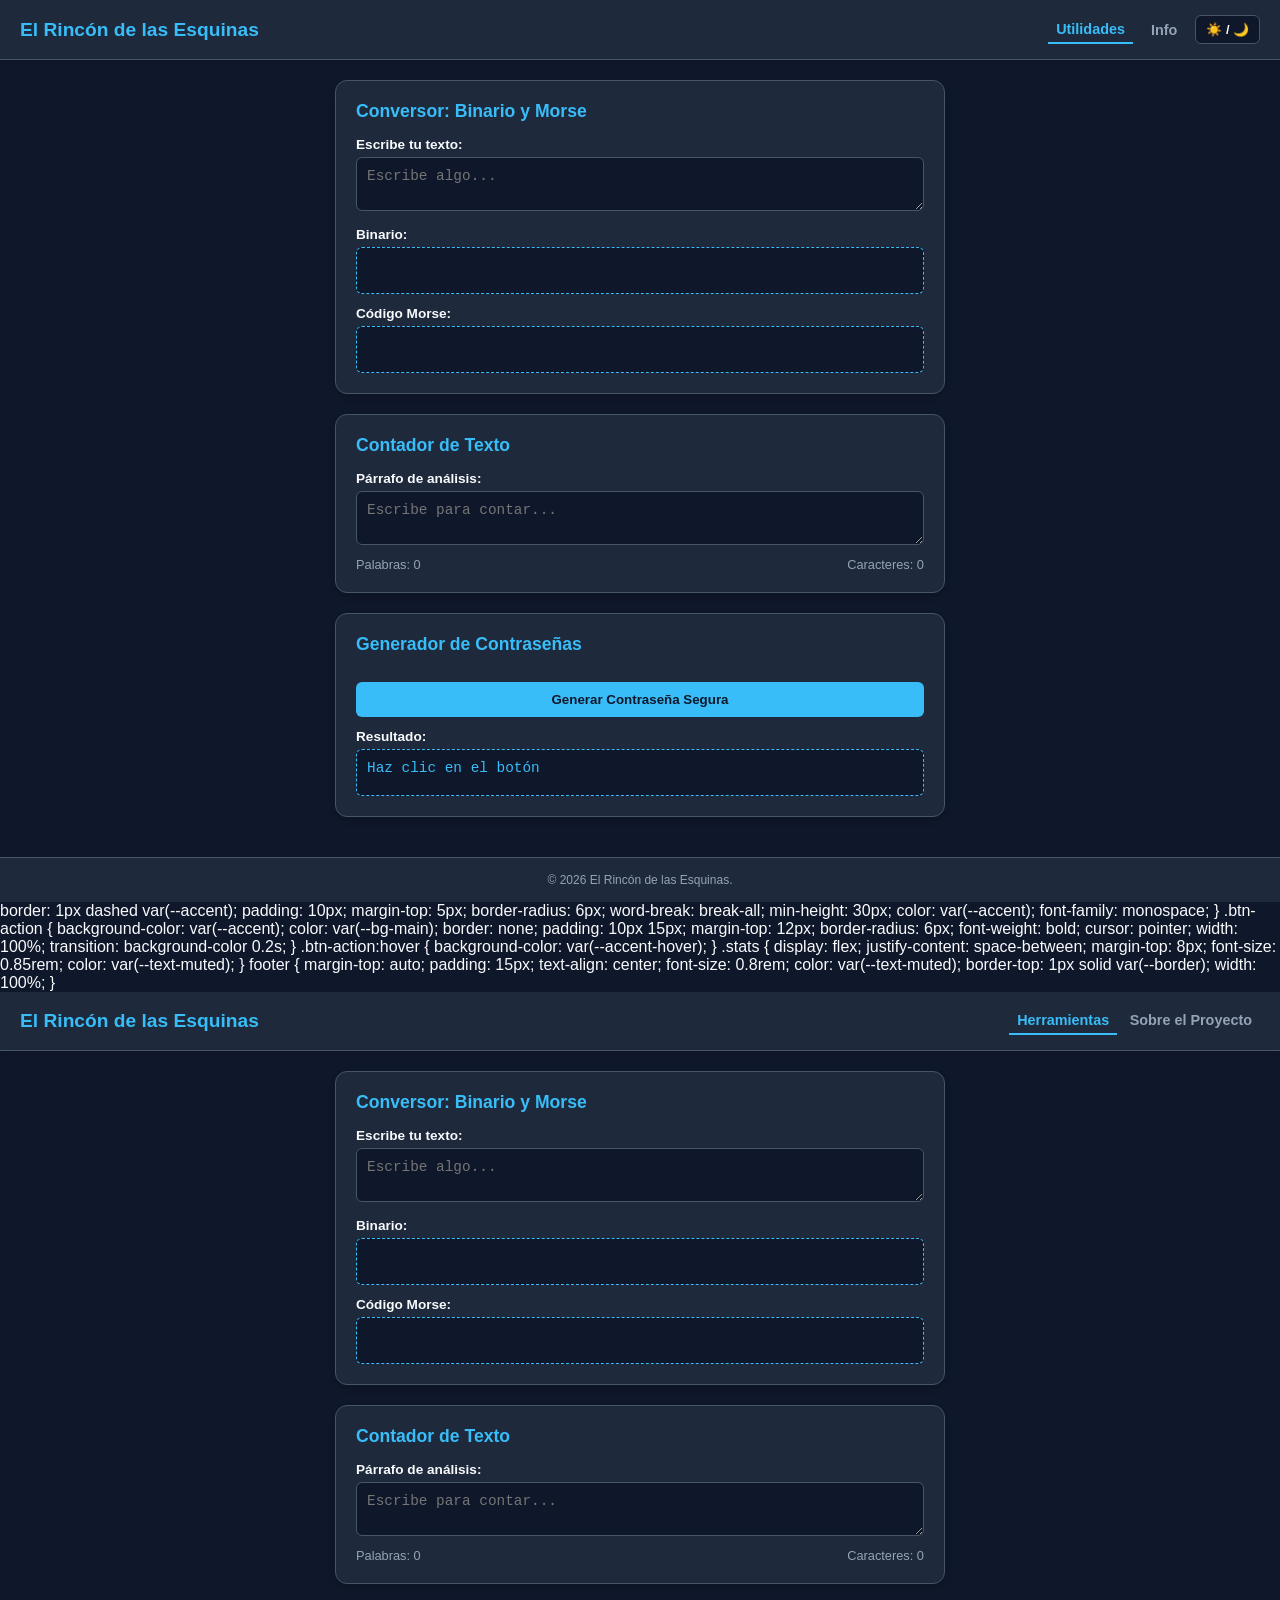
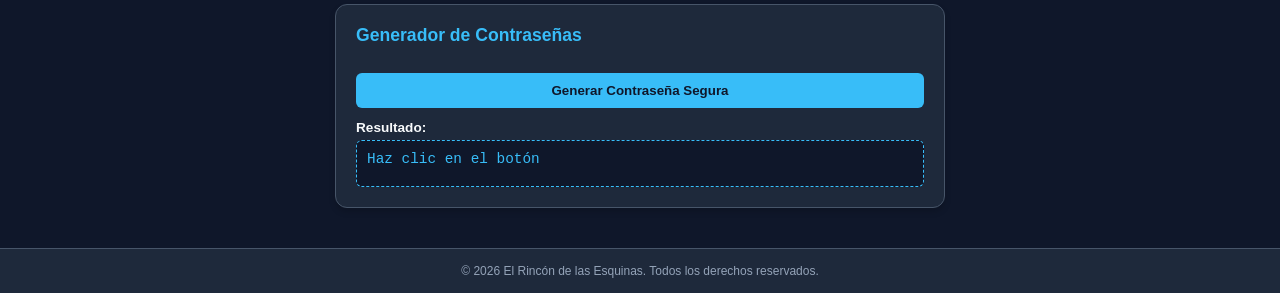
==== index.html @ 43e79873 "Implement dark and light theme support Added support for dark and light themes with CSS variables. U" ====
<!DOCTYPE html>
<html lang="es" data-theme="dark">
<head>
    <meta charset="UTF-8">
    <meta name="viewport" content="width=device-width, initial-scale=1.0">
    <title>El Rincón de las Esquinas - Sitio Oficial</title>
    <style>
        /* Definición de Temas (Oscuro y Claro) */
        :root[data-theme="dark"] {
            --bg-main: #0f172a;
            --bg-card: #1e293b;
            --accent: #38bdf8;
            --accent-hover: #0ea5e9;
            --text-main: #f8fafc;
            --text-muted: #94a3b8;
            --border: #475569;
        }
        :root[data-theme="light"] {
            --bg-main: #f1f5f9;
            --bg-card: #ffffff;
            --accent: #0284c7;
            --accent-hover: #0369a1;
            --text-main: #0f172a;
            --text-muted: #64748b;
            --border: #cbd5e1;
        }

        body {
            background-color: var(--bg-main);
            color: var(--text-main);
            font-family: 'Segoe UI', Tahoma, Geneva, Verdana, sans-serif;
            margin: 0;
            padding: 0;
            display: flex;
            flex-direction: column;
            align-items: center;
            min-height: 100vh;
            transition: background-color 0.3s, color 0.3s;
        }
        header {
            width: 100%;
            background-color: var(--bg-card);
            padding: 15px 20px;
            display: flex;
            justify-content: space-between;
            align-items: center;
            border-bottom: 1px solid var(--border);
            box-shadow: 0 2px 4px rgba(0,0,0,0.1);
            box-sizing: border-box;
            transition: background-color 0.3s;
        }
        header h1 {
            margin: 0;
            font-size: 1.2rem;
            color: var(--accent);
        }
        .header-right {
            display: flex;
            gap: 10px;
            align-items: center;
        }
        nav button, .theme-btn {
            background: transparent;
            border: none;
            color: var(--text-muted);
            font-weight: bold;
            cursor: pointer;
            padding: 5px 8px;
            font-size: 0.9rem;
            transition: color 0.2s;
        }
        nav button.active, nav button:hover, .theme-btn:hover {
            color: var(--accent);
        }
        nav button.active {
            border-bottom: 2px solid var(--accent);
        }
        .theme-btn {
            background-color: var(--bg-main);
            border: 1px solid var(--border);
            border-radius: 6px;
            padding: 6px 10px;
            color: var(--text-main);
            font-size: 0.8rem;
        }
        .main-container {
            width: 100%;
            max-width: 650px;
            padding: 20px;
            box-sizing: border-box;
        }
        .section-view {
            display: none;
        }
        .section-view.active {
            display: block;
        }
        .card {
            background: var(--bg-card);
            padding: 20px;
            border-radius: 12px;
            box-shadow: 0 4px 6px rgba(0,0,0,0.15);
            margin-bottom: 20px;
            border: 1px solid var(--border);
            transition: background-color 0.3s, border-color 0.3s;
        }
        .card h2 {
            font-size: 1.1rem;
            color: var(--accent);
            margin-top: 0;
            margin-bottom: 15px;
        }
        label {
            display: block;
            margin-top: 12px;
            font-weight: bold;
            font-size: 0.85rem;
        }
        textarea, input[type="text"] {
            width: 100%;
            padding: 10px;
            margin-top: 5px;
            background: var(--bg-main);
            border: 1px solid var(--border);
            color: var(--text-main);
            border-radius: 6px;
            box-sizing: border-box;
            font-size: 0.9rem;
            transition: background-color 0.3s, color 0.3s;
        }
        .output {
            background: var(--bg-main);
            border: 1px dashed var(--accent);
            padding: 10px;
            margin-top: 5px;
            border-radius: 6px;
            word-break: break-all;
            min-height: 25px;
            color: var(--accent);
            font-family: monospace;
            font-size: 0.9rem;
        }
        .btn-action {
            background-color: var(--accent);
            color: var(--bg-main);
            border: none;
            padding: 10px 15px;
            margin-top: 12px;
            border-radius: 6px;
            font-weight: bold;
            cursor: pointer;
            width: 100%;
            transition: background-color 0.2s;
        }
        .btn-action:hover {
            background-color: var(--accent-hover);
        }
        .stats {
            display: flex;
            justify-content: space-between;
            margin-top: 8px;
            font-size: 0.8rem;
            color: var(--text-muted);
        }
        footer {
            margin-top: auto;
            padding: 15px;
            text-align: center;
            font-size: 0.75rem;
            color: var(--text-muted);
            border-top: 1px solid var(--border);
            width: 100%;
            background-color: var(--bg-card);
        }
    </style>
</head>
<body>

    <header>
        <h1>El Rincón de las Esquinas</h1>
        <div class="header-right">
            <nav style="display: flex; gap: 10px;">
                <button id="nav-tools" class="active" onclick="switchTab('tools')">Utilidades</button>
                <button id="nav-about" onclick="switchTab('about')">Info</button>
            </nav>
            <button class="theme-btn" onclick="toggleTheme()">☀️ / 🌙</button>
        </div>
    </header>

    <div class="main-container">

        <!-- VISTA DE HERRAMIENTAS -->
        <div id="view-tools" class="section-view active">
            
            <div class="card">
                <h2>Conversor: Binario y Morse</h2>
                <label for="inputText">Escribe tu texto:</label>
                <textarea id="inputText" rows="2" placeholder="Escribe algo..." oninput="convertirTodo()"></textarea>

                <label>Binario:</label>
                <div id="binaryOutput" class="output"></div>

                <label>Código Morse:</label>
                <div id="morseOutput" class="output"></div>
            </div>

            <div class="card">
                <h2>Contador de Texto</h2>
                <label for="counterText">Párrafo de análisis:</label>
                <textarea id="counterText" rows="2" placeholder="Escribe para contar..." oninput="contarTexto()"></textarea>
                <div class="stats">
                    <span id="wordCount">Palabras: 0</span>
                    <span id="charCount">Caracteres: 0</span>
                </div>
            </div>

            <div class="card">
                <h2>Generador de Contraseñas</h2>
                <button class="btn-action" onclick="generarPassword()">Generar Contraseña Segura</button>
                <label>Resultado:</label>
                <div id="passwordOutput" class="output">Haz clic en el botón</div>
            </div>

        </div>

        <!-- VISTA DE INFORMACIÓN -->
        <div id="view-about" class="section-view">
            <div class="card">
                <h2>Acerca del Proyecto</h2>
                <p>Plataforma interactiva de herramientas web desarrollada con HTML, CSS avanzado y JavaScript moderno.</p>
                <p>Diseñada con un enfoque adaptable (Responsive) y selector dinámico de temas visuales.</p>
            </div>
        </div>

    </div>

    <footer>
        &copy; 2026 El Rincón de las Esquinas.
    </footer>

    <script>
        // Cambiar entre Modo Oscuro y Claro
        function toggleTheme() {
            const html = document.documentElement;
            const currentTheme = html.getAttribute('data-theme');
            if (currentTheme === 'dark') {
                html.setAttribute('data-theme', 'light');
            } else {
                html.setAttribute('data-theme', 'dark');
            }
        }

        // Control de pestañas
        function switchTab(tab) {
            document.getElementById('view-tools').classList.remove('active');
            document.getElementById('view-about').classList.remove('active');
            document.getElementById('nav-tools').classList.remove('active');
            document.getElementById('nav-about').classList.remove('active');

            if (tab === 'tools') {
                document.getElementById('view-tools').classList.add('active');
                document.getElementById('nav-tools').classList.add('active');
            } else if (tab === 'about') {
                document.getElementById('view-about').classList.add('active');
                document.getElementById('nav-about').classList.add('active');
            }
        }

        // Lógica de Binario y Morse
        const morseCodeMap = {
            'A': '.-', 'B': '-...', 'C': '-.-.', 'D': '-..', 'E': '.', 'F': '..-.',
            'G': '--.', 'H': '....', 'I': '..', 'J': '.---', 'K': '-.-', 'L': '.-..',
            'M': '--', 'N': '-.', 'O': '---', 'P': '.--.', 'Q': '--.-', 'R': '.-.',
            'S': '...', 'T': '-', 'U': '..-', 'V': '...-', 'W': '.--', 'X': '-..-',
            'Y': '-.--', 'Z': '--..', '0': '-----', '1': '.----', '2': '..---',
            '3': '...--', '4': '....-', '5': '.....', '6': '-....', '7': '--...',
            '8': '---..', '9': '----.', ' ': '/'
        };

        function convertirTodo() {
            let texto = document.getElementById('inputText').value;
            let binario = '';
            for (let i = 0; i < texto.length; i++) {
                binario += texto[i].charCodeAt(0).toString(2).padStart(8, '0') + ' ';
            }
            document.getElementById('binaryOutput').innerText = binario.trim();

            let morse = '';
            let upperText = texto.toUpperCase();
            for (let i = 0; i < upperText.length; i++) {
                let char = upperText[i];
                if (morseCodeMap[char]) {
                    morse += morseCodeMap[char] + ' ';
                } else {
                    morse += char + ' ';
                }
            }
            document.getElementById('morseOutput').innerText = morse.trim();
        }

        // Lógica de Contador de Texto
        function contarTexto() {
            let texto = document.getElementById('counterText').value.trim();
            let caracteres = texto.length;
            let palabras = texto === '' ? 0 : texto.split(/\s+/).length;
            
            document.getElementById('wordCount').innerText = `Palabras: ${palabras}`;
            document.getElementById('charCount').innerText = `Caracteres: ${caracteres}`;
        }

        // Lógica de Generador de Contraseñas
        function generarPassword() {
            const chars = "ABCDEFGHIJKLMNOPQRSTUVWXYZabcdefghijklmnopqrstuvwxyz0123456789@#$!";
            let password = "";
            for (let i = 0; i < 12; i++) {
                password += chars.charAt(Math.floor(Math.random() * chars.length));
            }
            document.getElementById('passwordOutput').innerText = password;
        }
    </script>

</body>
</html>
            border: 1px dashed var(--accent);
            padding: 10px;
            margin-top: 5px;
            border-radius: 6px;
            word-break: break-all;
            min-height: 30px;
            color: var(--accent);
            font-family: monospace;
        }
        .btn-action {
            background-color: var(--accent);
            color: var(--bg-main);
            border: none;
            padding: 10px 15px;
            margin-top: 12px;
            border-radius: 6px;
            font-weight: bold;
            cursor: pointer;
            width: 100%;
            transition: background-color 0.2s;
        }
        .btn-action:hover {
            background-color: var(--accent-hover);
        }
        .stats {
            display: flex;
            justify-content: space-between;
            margin-top: 8px;
            font-size: 0.85rem;
            color: var(--text-muted);
        }
        footer {
            margin-top: auto;
            padding: 15px;
            text-align: center;
            font-size: 0.8rem;
            color: var(--text-muted);
            border-top: 1px solid var(--border);
            width: 100%;
        }
    </style>
</head>
<body>

    <header>
        <h1>El Rincón de las Esquinas</h1>
        <nav>
            <button id="nav-tools" class="active" onclick="switchTab('tools')">Herramientas</button>
            <button id="nav-about" onclick="switchTab('about')">Sobre el Proyecto</button>
        </nav>
    </header>

    <div class="main-container">

        <!-- VISTA 1: HERRAMIENTAS -->
        <div id="view-tools" class="section-view active">
            
            <!-- Conversor Binario / Morse -->
            <div class="card">
                <h2>Conversor: Binario y Morse</h2>
                <label for="inputText">Escribe tu texto:</label>
                <textarea id="inputText" rows="2" placeholder="Escribe algo..." oninput="convertirTodo()"></textarea>

                <label>Binario:</label>
                <div id="binaryOutput" class="output"></div>

                <label>Código Morse:</label>
                <div id="morseOutput" class="output"></div>
            </div>

            <!-- Contador de Texto -->
            <div class="card">
                <h2>Contador de Texto</h2>
                <label for="counterText">Párrafo de análisis:</label>
                <textarea id="counterText" rows="2" placeholder="Escribe para contar..." oninput="contarTexto()"></textarea>
                <div class="stats">
                    <span id="wordCount">Palabras: 0</span>
                    <span id="charCount">Caracteres: 0</span>
                </div>
            </div>

            <!-- Generador de Contraseñas -->
            <div class="card">
                <h2>Generador de Contraseñas</h2>
                <button class="btn-action" onclick="generarPassword()">Generar Contraseña Segura</button>
                <label>Resultado:</label>
                <div id="passwordOutput" class="output">Haz clic en el botón</div>
            </div>

        </div>

        <!-- VISTA 2: SOBRE EL PROYECTO -->
        <div id="view-about" class="section-view">
            <div class="card">
                <h2>Acerca de esta iniciativa</h2>
                <p>Este espacio digital forma parte de <strong>El Rincón de las Esquinas</strong>, un proyecto enfocado en la construcción de páginas web, aprendizaje de tecnología, programación y la compartición de ideas útiles.</p>
                <p>Desarrollado y optimizado directamente mediante herramientas modernas y despliegue continuo en la nube.</p>
            </div>
        </div>

    </div>

    <footer>
        &copy; 2026 El Rincón de las Esquinas. Todos los derechos reservados.
    </footer>

    <script>
        // Control de pestañas (Navegación)
        function switchTab(tab) {
            document.getElementById('view-tools').classList.remove('active');
            document.getElementById('view-about').classList.remove('active');
            document.getElementById('nav-tools').classList.remove('active');
            document.getElementById('nav-about').classList.remove('active');

            if (tab === 'tools') {
                document.getElementById('view-tools').classList.add('active');
                document.getElementById('nav-tools').classList.add('active');
            } else if (tab === 'about') {
                document.getElementById('view-about').classList.add('active');
                document.getElementById('nav-about').classList.add('active');
            }
        }

        // Lógica de Binario y Morse
        const morseCodeMap = {
            'A': '.-', 'B': '-...', 'C': '-.-.', 'D': '-..', 'E': '.', 'F': '..-.',
            'G': '--.', 'H': '....', 'I': '..', 'J': '.---', 'K': '-.-', 'L': '.-..',
            'M': '--', 'N': '-.', 'O': '---', 'P': '.--.', 'Q': '--.-', 'R': '.-.',
            'S': '...', 'T': '-', 'U': '..-', 'V': '...-', 'W': '.--', 'X': '-..-',
            'Y': '-.--', 'Z': '--..', '0': '-----', '1': '.----', '2': '..---',
            '3': '...--', '4': '....-', '5': '.....', '6': '-....', '7': '--...',
            '8': '---..', '9': '----.', ' ': '/'
        };

        function convertirTodo() {
            let texto = document.getElementById('inputText').value;
            let binario = '';
            for (let i = 0; i < texto.length; i++) {
                binario += texto[i].charCodeAt(0).toString(2).padStart(8, '0') + ' ';
            }
            document.getElementById('binaryOutput').innerText = binario.trim();

            let morse = '';
            let upperText = texto.toUpperCase();
            for (let i = 0; i < upperText.length; i++) {
                let char = upperText[i];
                if (morseCodeMap[char]) {
                    morse += morseCodeMap[char] + ' ';
                } else {
                    morse += char + ' ';
                }
            }
            document.getElementById('morseOutput').innerText = morse.trim();
        }

        // Lógica de Contador de Palabras
        function contarTexto() {
            let texto = document.getElementById('counterText').value.trim();
            let caracteres = texto.length;
            let palabras = texto === '' ? 0 : texto.split(/\s+/).length;
            
            document.getElementById('wordCount').innerText = `Palabras: ${palabras}`;
            document.getElementById('charCount').innerText = `Caracteres: ${caracteres}`;
        }

        // Lógica de Generador de Contraseñas
        function generarPassword() {
            const chars = "ABCDEFGHIJKLMNOPQRSTUVWXYZabcdefghijklmnopqrstuvwxyz0123456789@#$!";
            let password = "";
            for (let i = 0; i < 12; i++) {
                password += chars.charAt(Math.floor(Math.random() * chars.length));
            }
            document.getElementById('passwordOutput').innerText = password;
        }
    </script>

</body>
    </html>
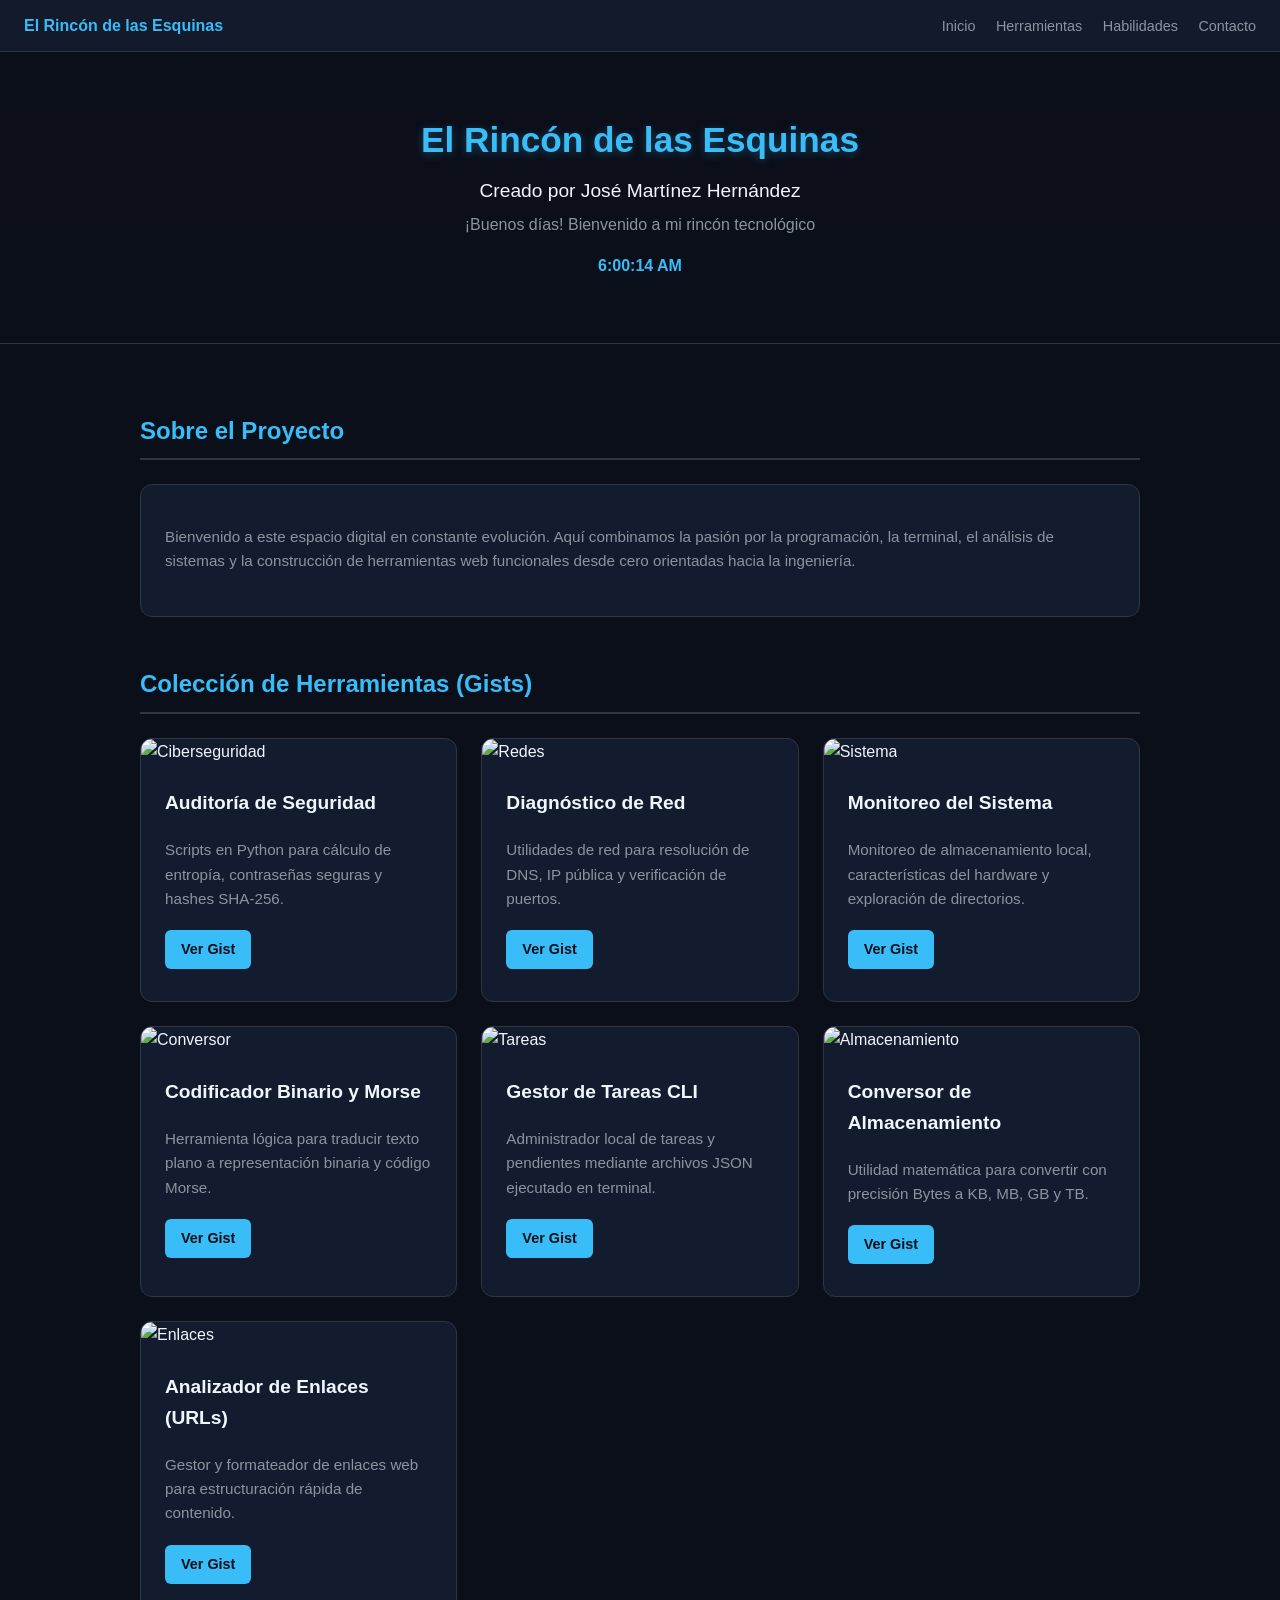
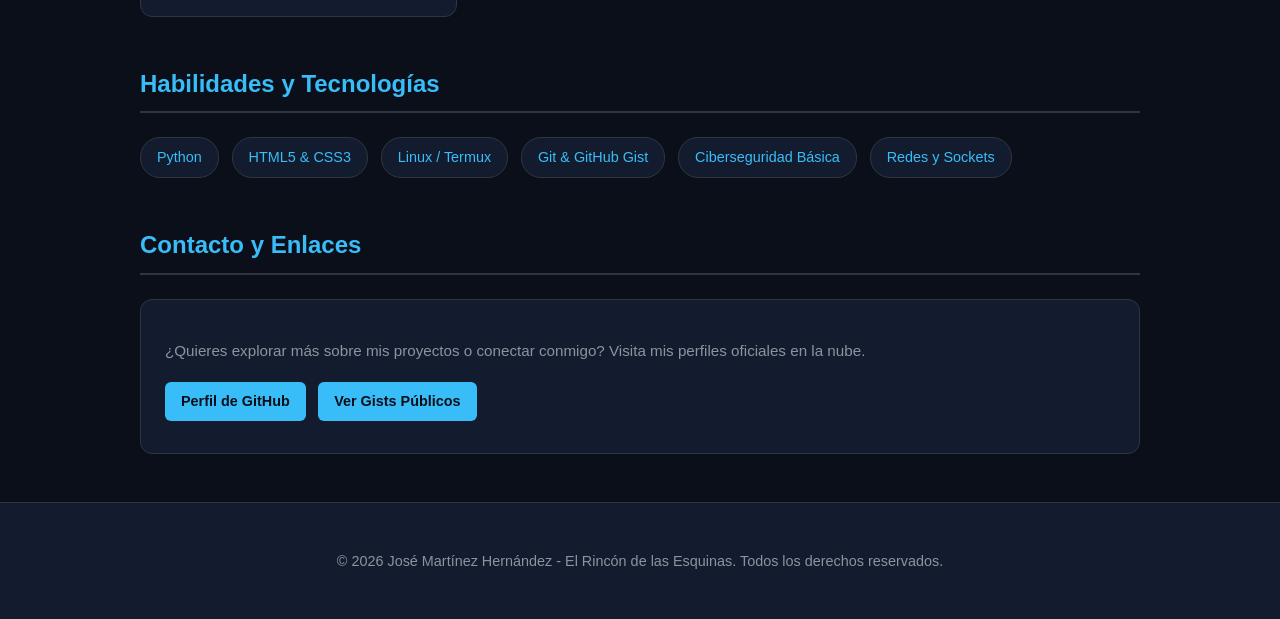
==== commit 0bdfbc38: "Actualización definitiva: Todas las herramientas y diseño completo" ====
--- a/index.html
+++ b/index.html
@@ -1,502 +1,362 @@
 <!DOCTYPE html>
-<html lang="es" data-theme="dark">
+<html lang="es">
 <head>
     <meta charset="UTF-8">
     <meta name="viewport" content="width=device-width, initial-scale=1.0">
-    <title>El Rincón de las Esquinas - Sitio Oficial</title>
+    <title>El Rincón de las Esquinas | José Martínez Hernández</title>
     <style>
-        /* Definición de Temas (Oscuro y Claro) */
-        :root[data-theme="dark"] {
-            --bg-main: #0f172a;
-            --bg-card: #1e293b;
+        :root {
+            --bg-color: #0b0f19;
+            --card-bg: #131c2e;
+            --text-main: #f0f6fc;
+            --text-muted: #8b949e;
             --accent: #38bdf8;
             --accent-hover: #0ea5e9;
-            --text-main: #f8fafc;
-            --text-muted: #94a3b8;
-            --border: #475569;
-        }
-        :root[data-theme="light"] {
-            --bg-main: #f1f5f9;
-            --bg-card: #ffffff;
-            --accent: #0284c7;
-            --accent-hover: #0369a1;
-            --text-main: #0f172a;
-            --text-muted: #64748b;
-            --border: #cbd5e1;
+            --border: #30363d;
         }
 
         body {
-            background-color: var(--bg-main);
+            background-color: var(--bg-color);
             color: var(--text-main);
-            font-family: 'Segoe UI', Tahoma, Geneva, Verdana, sans-serif;
+            font-family: -apple-system, BlinkMacSystemFont, "Segoe UI", Roboto, sans-serif;
             margin: 0;
             padding: 0;
-            display: flex;
-            flex-direction: column;
-            align-items: center;
-            min-height: 100vh;
-            transition: background-color 0.3s, color 0.3s;
-        }
-        header {
+            line-height: 1.6;
+            scroll-behavior: smooth;
+        }
+
+        /* Barra de Navegación Fija */
+        nav {
+            position: fixed;
+            top: 0;
+            left: 0;
             width: 100%;
-            background-color: var(--bg-card);
-            padding: 15px 20px;
+            background-color: rgba(19, 28, 46, 0.95);
+            backdrop-filter: blur(10px);
+            border-bottom: 1px solid var(--border);
             display: flex;
             justify-content: space-between;
             align-items: center;
-            border-bottom: 1px solid var(--border);
-            box-shadow: 0 2px 4px rgba(0,0,0,0.1);
+            padding: 0.8rem 1.5rem;
             box-sizing: border-box;
-            transition: background-color 0.3s;
-        }
-        header h1 {
-            margin: 0;
-            font-size: 1.2rem;
-            color: var(--accent);
-        }
-        .header-right {
-            display: flex;
-            gap: 10px;
-            align-items: center;
-        }
-        nav button, .theme-btn {
-            background: transparent;
-            border: none;
+            z-index: 1000;
+        }
+
+        nav .logo {
+            font-weight: bold;
+            color: var(--accent);
+            font-size: 1rem;
+        }
+
+        nav .nav-links a {
             color: var(--text-muted);
-            font-weight: bold;
-            cursor: pointer;
-            padding: 5px 8px;
+            text-decoration: none;
+            margin-left: 1rem;
             font-size: 0.9rem;
             transition: color 0.2s;
         }
-        nav button.active, nav button:hover, .theme-btn:hover {
-            color: var(--accent);
-        }
-        nav button.active {
-            border-bottom: 2px solid var(--accent);
-        }
-        .theme-btn {
-            background-color: var(--bg-main);
+
+        nav .nav-links a:hover {
+            color: var(--accent);
+        }
+
+        /* Cabecera Principal */
+        header {
+            background: linear-gradient(rgba(11, 15, 25, 0.8), rgba(11, 15, 25, 0.9)), 
+                        url('https://images.unsplash.com/photo-1518770660439-4636190af475?auto=format&fit=crop&w=1200&q=80') center/cover;
+            padding: 7rem 1rem 4rem 1rem;
+            text-align: center;
+            border-bottom: 1px solid var(--border);
+        }
+
+        header h1 {
+            font-size: 2.2rem;
+            color: var(--accent);
+            margin: 0;
+            text-shadow: 0 2px 10px rgba(56, 189, 248, 0.3);
+        }
+
+        header .author {
+            color: var(--text-main);
+            font-size: 1.2rem;
+            font-weight: 500;
+            margin-top: 0.5rem;
+        }
+
+        header p {
+            color: var(--text-muted);
+            font-size: 1rem;
+            margin-top: 0.3rem;
+        }
+
+        /* Contenedor General */
+        .container {
+            max-width: 1000px;
+            margin: 0 auto;
+            padding: 3rem 1rem;
+        }
+
+        /* Secciones y Cuadrícula de Tarjetas */
+        .section-title {
+            font-size: 1.5rem;
+            color: var(--accent);
+            border-bottom: 2px solid var(--border);
+            padding-bottom: 0.5rem;
+            margin-bottom: 1.5rem;
+        }
+
+        .grid {
+            display: grid;
+            grid-template-columns: repeat(auto-fit, minmax(280px, 1fr));
+            gap: 1.5rem;
+            margin-bottom: 3rem;
+        }
+
+        .card {
+            background-color: var(--card-bg);
             border: 1px solid var(--border);
+            border-radius: 12px;
+            overflow: hidden;
+            transition: transform 0.3s ease, box-shadow 0.3s ease;
+        }
+
+        .card:hover {
+            transform: translateY(-5px);
+            box-shadow: 0 10px 20px rgba(56, 189, 248, 0.15);
+        }
+
+        .card img {
+            width: 100%;
+            height: 160px;
+            object-fit: cover;
+        }
+
+        .card-content {
+            padding: 1.5rem;
+        }
+
+        .card-content h3 {
+            margin-top: 0;
+            color: var(--text-main);
+            font-size: 1.2rem;
+        }
+
+        .card-content p {
+            color: var(--text-muted);
+            font-size: 0.95rem;
+            margin-bottom: 1.2rem;
+        }
+
+        /* Habilidades (Tech Stack) */
+        .skills-grid {
+            display: flex;
+            flex-wrap: wrap;
+            gap: 0.8rem;
+            margin-bottom: 3rem;
+        }
+
+        .skill-badge {
+            background-color: var(--card-bg);
+            border: 1px solid var(--border);
+            color: var(--accent);
+            padding: 0.5rem 1rem;
+            border-radius: 20px;
+            font-size: 0.9rem;
+            font-weight: 500;
+        }
+
+        .btn {
+            display: inline-block;
+            background-color: var(--accent);
+            color: #0b0f19;
+            padding: 0.5rem 1rem;
             border-radius: 6px;
-            padding: 6px 10px;
-            color: var(--text-main);
-            font-size: 0.8rem;
-        }
-        .main-container {
-            width: 100%;
-            max-width: 650px;
-            padding: 20px;
-            box-sizing: border-box;
-        }
-        .section-view {
-            display: none;
-        }
-        .section-view.active {
-            display: block;
-        }
-        .card {
-            background: var(--bg-card);
-            padding: 20px;
-            border-radius: 12px;
-            box-shadow: 0 4px 6px rgba(0,0,0,0.15);
-            margin-bottom: 20px;
-            border: 1px solid var(--border);
-            transition: background-color 0.3s, border-color 0.3s;
-        }
-        .card h2 {
-            font-size: 1.1rem;
-            color: var(--accent);
-            margin-top: 0;
-            margin-bottom: 15px;
-        }
-        label {
-            display: block;
-            margin-top: 12px;
+            text-decoration: none;
             font-weight: bold;
-            font-size: 0.85rem;
-        }
-        textarea, input[type="text"] {
-            width: 100%;
-            padding: 10px;
-            margin-top: 5px;
-            background: var(--bg-main);
-            border: 1px solid var(--border);
-            color: var(--text-main);
-            border-radius: 6px;
-            box-sizing: border-box;
             font-size: 0.9rem;
-            transition: background-color 0.3s, color 0.3s;
-        }
-        .output {
-            background: var(--bg-main);
-            border: 1px dashed var(--accent);
-            padding: 10px;
-            margin-top: 5px;
-            border-radius: 6px;
-            word-break: break-all;
-            min-height: 25px;
-            color: var(--accent);
-            font-family: monospace;
+            transition: background-color 0.2s;
+            margin-right: 0.5rem;
+            margin-bottom: 0.5rem;
+        }
+
+        .btn:hover {
+            background-color: var(--accent-hover);
+        }
+
+        /* Pie de página */
+        footer {
+            text-align: center;
+            padding: 2rem;
+            background-color: var(--card-bg);
+            border-top: 1px solid var(--border);
+            color: var(--text-muted);
             font-size: 0.9rem;
         }
-        .btn-action {
-            background-color: var(--accent);
-            color: var(--bg-main);
-            border: none;
-            padding: 10px 15px;
-            margin-top: 12px;
-            border-radius: 6px;
+
+        #reloj {
+            color: var(--accent);
             font-weight: bold;
-            cursor: pointer;
-            width: 100%;
-            transition: background-color 0.2s;
-        }
-        .btn-action:hover {
-            background-color: var(--accent-hover);
-        }
-        .stats {
-            display: flex;
-            justify-content: space-between;
-            margin-top: 8px;
-            font-size: 0.8rem;
-            color: var(--text-muted);
-        }
-        footer {
-            margin-top: auto;
-            padding: 15px;
-            text-align: center;
-            font-size: 0.75rem;
-            color: var(--text-muted);
-            border-top: 1px solid var(--border);
-            width: 100%;
-            background-color: var(--bg-card);
+            margin-top: 0.5rem;
         }
     </style>
 </head>
 <body>
 
-    <header>
+    <!-- Barra de Navegación Fija -->
+    <nav>
+        <div class="logo">El Rincón de las Esquinas</div>
+        <div class="nav-links">
+            <a href="#inicio">Inicio</a>
+            <a href="#herramientas">Herramientas</a>
+            <a href="#habilidades">Habilidades</a>
+            <a href="#contacto">Contacto</a>
+        </div>
+    </nav>
+
+    <!-- Cabecera Principal -->
+    <header id="inicio">
         <h1>El Rincón de las Esquinas</h1>
-        <div class="header-right">
-            <nav style="display: flex; gap: 10px;">
-                <button id="nav-tools" class="active" onclick="switchTab('tools')">Utilidades</button>
-                <button id="nav-about" onclick="switchTab('about')">Info</button>
-            </nav>
-            <button class="theme-btn" onclick="toggleTheme()">☀️ / 🌙</button>
-        </div>
+        <div class="author">Creado por José Martínez Hernández</div>
+        <p id="saludo-dinamico">Cargando saludo...</p>
+        <div id="reloj">--:--:--</div>
     </header>
 
-    <div class="main-container">
-
-        <!-- VISTA DE HERRAMIENTAS -->
-        <div id="view-tools" class="section-view active">
+    <main class="container">
+        
+        <!-- Sobre el Proyecto -->
+        <h2 class="section-title">Sobre el Proyecto</h2>
+        <div class="card" style="margin-bottom: 3rem;">
+            <div class="card-content">
+                <p>Bienvenido a este espacio digital en constante evolución. Aquí combinamos la pasión por la programación, la terminal, el análisis de sistemas y la construcción de herramientas web funcionales desde cero orientadas hacia la ingeniería.</p>
+            </div>
+        </div>
+
+        <!-- Herramientas y Scripts -->
+        <h2 id="herramientas" class="section-title">Colección de Herramientas (Gists)</h2>
+        <div class="grid">
             
-            <div class="card">
-                <h2>Conversor: Binario y Morse</h2>
-                <label for="inputText">Escribe tu texto:</label>
-                <textarea id="inputText" rows="2" placeholder="Escribe algo..." oninput="convertirTodo()"></textarea>
-
-                <label>Binario:</label>
-                <div id="binaryOutput" class="output"></div>
-
-                <label>Código Morse:</label>
-                <div id="morseOutput" class="output"></div>
-            </div>
-
-            <div class="card">
-                <h2>Contador de Texto</h2>
-                <label for="counterText">Párrafo de análisis:</label>
-                <textarea id="counterText" rows="2" placeholder="Escribe para contar..." oninput="contarTexto()"></textarea>
-                <div class="stats">
-                    <span id="wordCount">Palabras: 0</span>
-                    <span id="charCount">Caracteres: 0</span>
-                </div>
-            </div>
-
-            <div class="card">
-                <h2>Generador de Contraseñas</h2>
-                <button class="btn-action" onclick="generarPassword()">Generar Contraseña Segura</button>
-                <label>Resultado:</label>
-                <div id="passwordOutput" class="output">Haz clic en el botón</div>
-            </div>
-
-        </div>
-
-        <!-- VISTA DE INFORMACIÓN -->
-        <div id="view-about" class="section-view">
-            <div class="card">
-                <h2>Acerca del Proyecto</h2>
-                <p>Plataforma interactiva de herramientas web desarrollada con HTML, CSS avanzado y JavaScript moderno.</p>
-                <p>Diseñada con un enfoque adaptable (Responsive) y selector dinámico de temas visuales.</p>
-            </div>
-        </div>
-
-    </div>
+            <!-- Script 1 -->
+            <div class="card">
+                <img src="https://images.unsplash.com/photo-1526374965328-7f61d4dc18c5?auto=format&fit=crop&w=600&q=80" alt="Ciberseguridad">
+                <div class="card-content">
+                    <h3>Auditoría de Seguridad</h3>
+                    <p>Scripts en Python para cálculo de entropía, contraseñas seguras y hashes SHA-256.</p>
+                    <a href="https://gist.github.com/thinocorp22" class="btn" target="_blank">Ver Gist</a>
+                </div>
+            </div>
+
+            <!-- Script 2 -->
+            <div class="card">
+                <img src="https://images.unsplash.com/photo-1544197150-b99a580bb7a8?auto=format&fit=crop&w=600&q=80" alt="Redes">
+                <div class="card-content">
+                    <h3>Diagnóstico de Red</h3>
+                    <p>Utilidades de red para resolución de DNS, IP pública y verificación de puertos.</p>
+                    <a href="https://gist.github.com/thinocorp22" class="btn" target="_blank">Ver Gist</a>
+                </div>
+            </div>
+
+            <!-- Script 3 -->
+            <div class="card">
+                <img src="https://images.unsplash.com/photo-1551288049-bebda4e38f71?auto=format&fit=crop&w=600&q=80" alt="Sistema">
+                <div class="card-content">
+                    <h3>Monitoreo del Sistema</h3>
+                    <p>Monitoreo de almacenamiento local, características del hardware y exploración de directorios.</p>
+                    <a href="https://gist.github.com/thinocorp22" class="btn" target="_blank">Ver Gist</a>
+                </div>
+            </div>
+
+            <!-- Script 4 -->
+            <div class="card">
+                <img src="https://images.unsplash.com/photo-1526379095098-d400fd0bf935?auto=format&fit=crop&w=600&q=80" alt="Conversor">
+                <div class="card-content">
+                    <h3>Codificador Binario y Morse</h3>
+                    <p>Herramienta lógica para traducir texto plano a representación binaria y código Morse.</p>
+                    <a href="https://gist.github.com/thinocorp22" class="btn" target="_blank">Ver Gist</a>
+                </div>
+            </div>
+
+            <!-- Script 5 -->
+            <div class="card">
+                <img src="https://images.unsplash.com/photo-1484480974693-6ca0a78fb36b?auto=format&fit=crop&w=600&q=80" alt="Tareas">
+                <div class="card-content">
+                    <h3>Gestor de Tareas CLI</h3>
+                    <p>Administrador local de tareas y pendientes mediante archivos JSON ejecutado en terminal.</p>
+                    <a href="https://gist.github.com/thinocorp22" class="btn" target="_blank">Ver Gist</a>
+                </div>
+            </div>
+
+            <!-- Script 6 -->
+            <div class="card">
+                <img src="https://images.unsplash.com/photo-1597852074816-d933c7d2b988?auto=format&fit=crop&w=600&q=80" alt="Almacenamiento">
+                <div class="card-content">
+                    <h3>Conversor de Almacenamiento</h3>
+                    <p>Utilidad matemática para convertir con precisión Bytes a KB, MB, GB y TB.</p>
+                    <a href="https://gist.github.com/thinocorp22" class="btn" target="_blank">Ver Gist</a>
+                </div>
+            </div>
+
+            <!-- Script 7 -->
+            <div class="card">
+                <img src="https://images.unsplash.com/photo-1563986768609-322da13575f3?auto=format&fit=crop&w=600&q=80" alt="Enlaces">
+                <div class="card-content">
+                    <h3>Analizador de Enlaces (URLs)</h3>
+                    <p>Gestor y formateador de enlaces web para estructuración rápida de contenido.</p>
+                    <a href="https://gist.github.com/thinocorp22" class="btn" target="_blank">Ver Gist</a>
+                </div>
+            </div>
+
+        </div>
+
+        <!-- Habilidades / Tech Stack -->
+        <h2 id="habilidades" class="section-title">Habilidades y Tecnologías</h2>
+        <div class="skills-grid">
+            <div class="skill-badge">Python</div>
+            <div class="skill-badge">HTML5 & CSS3</div>
+            <div class="skill-badge">Linux / Termux</div>
+            <div class="skill-badge">Git & GitHub Gist</div>
+            <div class="skill-badge">Ciberseguridad Básica</div>
+            <div class="skill-badge">Redes y Sockets</div>
+        </div>
+
+        <!-- Contacto -->
+        <h2 id="contacto" class="section-title">Contacto y Enlaces</h2>
+        <div class="card">
+            <div class="card-content">
+                <p>¿Quieres explorar más sobre mis proyectos o conectar conmigo? Visita mis perfiles oficiales en la nube.</p>
+                <a href="https://github.com/thinocorp22" class="btn" target="_blank">Perfil de GitHub</a>
+                <a href="https://gist.github.com/thinocorp22" class="btn" target="_blank">Ver Gists Públicos</a>
+            </div>
+        </div>
+
+    </main>
 
     <footer>
-        &copy; 2026 El Rincón de las Esquinas.
+        <p>&copy; 2026 José Martínez Hernández - El Rincón de las Esquinas. Todos los derechos reservados.</p>
     </footer>
 
+    <!-- Script de JavaScript Interactivo -->
     <script>
-        // Cambiar entre Modo Oscuro y Claro
-        function toggleTheme() {
-            const html = document.documentElement;
-            const currentTheme = html.getAttribute('data-theme');
-            if (currentTheme === 'dark') {
-                html.setAttribute('data-theme', 'light');
+        function actualizarSaludo() {
+            const hora = new Date().getHours();
+            let saludo = "¡Bienvenido a mi espacio tecnológico!";
+            if (hora >= 6 && hora < 12) {
+                saludo = "¡Buenos días! Bienvenido a mi rincón tecnológico";
+            } else if (hora >= 12 && hora < 19) {
+                saludo = "¡Buenas tardes! Bienvenido a mi rincón tecnológico";
             } else {
-                html.setAttribute('data-theme', 'dark');
+                saludo = "¡Buenas noches! Programando bajo las estrellas";
             }
-        }
-
-        // Control de pestañas
-        function switchTab(tab) {
-            document.getElementById('view-tools').classList.remove('active');
-            document.getElementById('view-about').classList.remove('active');
-            document.getElementById('nav-tools').classList.remove('active');
-            document.getElementById('nav-about').classList.remove('active');
-
-            if (tab === 'tools') {
-                document.getElementById('view-tools').classList.add('active');
-                document.getElementById('nav-tools').classList.add('active');
-            } else if (tab === 'about') {
-                document.getElementById('view-about').classList.add('active');
-                document.getElementById('nav-about').classList.add('active');
-            }
-        }
-
-        // Lógica de Binario y Morse
-        const morseCodeMap = {
-            'A': '.-', 'B': '-...', 'C': '-.-.', 'D': '-..', 'E': '.', 'F': '..-.',
-            'G': '--.', 'H': '....', 'I': '..', 'J': '.---', 'K': '-.-', 'L': '.-..',
-            'M': '--', 'N': '-.', 'O': '---', 'P': '.--.', 'Q': '--.-', 'R': '.-.',
-            'S': '...', 'T': '-', 'U': '..-', 'V': '...-', 'W': '.--', 'X': '-..-',
-            'Y': '-.--', 'Z': '--..', '0': '-----', '1': '.----', '2': '..---',
-            '3': '...--', '4': '....-', '5': '.....', '6': '-....', '7': '--...',
-            '8': '---..', '9': '----.', ' ': '/'
-        };
-
-        function convertirTodo() {
-            let texto = document.getElementById('inputText').value;
-            let binario = '';
-            for (let i = 0; i < texto.length; i++) {
-                binario += texto[i].charCodeAt(0).toString(2).padStart(8, '0') + ' ';
-            }
-            document.getElementById('binaryOutput').innerText = binario.trim();
-
-            let morse = '';
-            let upperText = texto.toUpperCase();
-            for (let i = 0; i < upperText.length; i++) {
-                let char = upperText[i];
-                if (morseCodeMap[char]) {
-                    morse += morseCodeMap[char] + ' ';
-                } else {
-                    morse += char + ' ';
-                }
-            }
-            document.getElementById('morseOutput').innerText = morse.trim();
-        }
-
-        // Lógica de Contador de Texto
-        function contarTexto() {
-            let texto = document.getElementById('counterText').value.trim();
-            let caracteres = texto.length;
-            let palabras = texto === '' ? 0 : texto.split(/\s+/).length;
-            
-            document.getElementById('wordCount').innerText = `Palabras: ${palabras}`;
-            document.getElementById('charCount').innerText = `Caracteres: ${caracteres}`;
-        }
-
-        // Lógica de Generador de Contraseñas
-        function generarPassword() {
-            const chars = "ABCDEFGHIJKLMNOPQRSTUVWXYZabcdefghijklmnopqrstuvwxyz0123456789@#$!";
-            let password = "";
-            for (let i = 0; i < 12; i++) {
-                password += chars.charAt(Math.floor(Math.random() * chars.length));
-            }
-            document.getElementById('passwordOutput').innerText = password;
-        }
+            document.getElementById("saludo-dinamico").textContent = saludo;
+        }
+
+        function actualizarReloj() {
+            const ahora = new Date();
+            document.getElementById("reloj").textContent = ahora.toLocaleTimeString();
+        }
+
+        actualizarSaludo();
+        setInterval(actualizarReloj, 1000);
     </script>
-
 </body>
 </html>
-            border: 1px dashed var(--accent);
-            padding: 10px;
-            margin-top: 5px;
-            border-radius: 6px;
-            word-break: break-all;
-            min-height: 30px;
-            color: var(--accent);
-            font-family: monospace;
-        }
-        .btn-action {
-            background-color: var(--accent);
-            color: var(--bg-main);
-            border: none;
-            padding: 10px 15px;
-            margin-top: 12px;
-            border-radius: 6px;
-            font-weight: bold;
-            cursor: pointer;
-            width: 100%;
-            transition: background-color 0.2s;
-        }
-        .btn-action:hover {
-            background-color: var(--accent-hover);
-        }
-        .stats {
-            display: flex;
-            justify-content: space-between;
-            margin-top: 8px;
-            font-size: 0.85rem;
-            color: var(--text-muted);
-        }
-        footer {
-            margin-top: auto;
-            padding: 15px;
-            text-align: center;
-            font-size: 0.8rem;
-            color: var(--text-muted);
-            border-top: 1px solid var(--border);
-            width: 100%;
-        }
-    </style>
-</head>
-<body>
-
-    <header>
-        <h1>El Rincón de las Esquinas</h1>
-        <nav>
-            <button id="nav-tools" class="active" onclick="switchTab('tools')">Herramientas</button>
-            <button id="nav-about" onclick="switchTab('about')">Sobre el Proyecto</button>
-        </nav>
-    </header>
-
-    <div class="main-container">
-
-        <!-- VISTA 1: HERRAMIENTAS -->
-        <div id="view-tools" class="section-view active">
-            
-            <!-- Conversor Binario / Morse -->
-            <div class="card">
-                <h2>Conversor: Binario y Morse</h2>
-                <label for="inputText">Escribe tu texto:</label>
-                <textarea id="inputText" rows="2" placeholder="Escribe algo..." oninput="convertirTodo()"></textarea>
-
-                <label>Binario:</label>
-                <div id="binaryOutput" class="output"></div>
-
-                <label>Código Morse:</label>
-                <div id="morseOutput" class="output"></div>
-            </div>
-
-            <!-- Contador de Texto -->
-            <div class="card">
-                <h2>Contador de Texto</h2>
-                <label for="counterText">Párrafo de análisis:</label>
-                <textarea id="counterText" rows="2" placeholder="Escribe para contar..." oninput="contarTexto()"></textarea>
-                <div class="stats">
-                    <span id="wordCount">Palabras: 0</span>
-                    <span id="charCount">Caracteres: 0</span>
-                </div>
-            </div>
-
-            <!-- Generador de Contraseñas -->
-            <div class="card">
-                <h2>Generador de Contraseñas</h2>
-                <button class="btn-action" onclick="generarPassword()">Generar Contraseña Segura</button>
-                <label>Resultado:</label>
-                <div id="passwordOutput" class="output">Haz clic en el botón</div>
-            </div>
-
-        </div>
-
-        <!-- VISTA 2: SOBRE EL PROYECTO -->
-        <div id="view-about" class="section-view">
-            <div class="card">
-                <h2>Acerca de esta iniciativa</h2>
-                <p>Este espacio digital forma parte de <strong>El Rincón de las Esquinas</strong>, un proyecto enfocado en la construcción de páginas web, aprendizaje de tecnología, programación y la compartición de ideas útiles.</p>
-                <p>Desarrollado y optimizado directamente mediante herramientas modernas y despliegue continuo en la nube.</p>
-            </div>
-        </div>
-
-    </div>
-
-    <footer>
-        &copy; 2026 El Rincón de las Esquinas. Todos los derechos reservados.
-    </footer>
-
-    <script>
-        // Control de pestañas (Navegación)
-        function switchTab(tab) {
-            document.getElementById('view-tools').classList.remove('active');
-            document.getElementById('view-about').classList.remove('active');
-            document.getElementById('nav-tools').classList.remove('active');
-            document.getElementById('nav-about').classList.remove('active');
-
-            if (tab === 'tools') {
-                document.getElementById('view-tools').classList.add('active');
-                document.getElementById('nav-tools').classList.add('active');
-            } else if (tab === 'about') {
-                document.getElementById('view-about').classList.add('active');
-                document.getElementById('nav-about').classList.add('active');
-            }
-        }
-
-        // Lógica de Binario y Morse
-        const morseCodeMap = {
-            'A': '.-', 'B': '-...', 'C': '-.-.', 'D': '-..', 'E': '.', 'F': '..-.',
-            'G': '--.', 'H': '....', 'I': '..', 'J': '.---', 'K': '-.-', 'L': '.-..',
-            'M': '--', 'N': '-.', 'O': '---', 'P': '.--.', 'Q': '--.-', 'R': '.-.',
-            'S': '...', 'T': '-', 'U': '..-', 'V': '...-', 'W': '.--', 'X': '-..-',
-            'Y': '-.--', 'Z': '--..', '0': '-----', '1': '.----', '2': '..---',
-            '3': '...--', '4': '....-', '5': '.....', '6': '-....', '7': '--...',
-            '8': '---..', '9': '----.', ' ': '/'
-        };
-
-        function convertirTodo() {
-            let texto = document.getElementById('inputText').value;
-            let binario = '';
-            for (let i = 0; i < texto.length; i++) {
-                binario += texto[i].charCodeAt(0).toString(2).padStart(8, '0') + ' ';
-            }
-            document.getElementById('binaryOutput').innerText = binario.trim();
-
-            let morse = '';
-            let upperText = texto.toUpperCase();
-            for (let i = 0; i < upperText.length; i++) {
-                let char = upperText[i];
-                if (morseCodeMap[char]) {
-                    morse += morseCodeMap[char] + ' ';
-                } else {
-                    morse += char + ' ';
-                }
-            }
-            document.getElementById('morseOutput').innerText = morse.trim();
-        }
-
-        // Lógica de Contador de Palabras
-        function contarTexto() {
-            let texto = document.getElementById('counterText').value.trim();
-            let caracteres = texto.length;
-            let palabras = texto === '' ? 0 : texto.split(/\s+/).length;
-            
-            document.getElementById('wordCount').innerText = `Palabras: ${palabras}`;
-            document.getElementById('charCount').innerText = `Caracteres: ${caracteres}`;
-        }
-
-        // Lógica de Generador de Contraseñas
-        function generarPassword() {
-            const chars = "ABCDEFGHIJKLMNOPQRSTUVWXYZabcdefghijklmnopqrstuvwxyz0123456789@#$!";
-            let password = "";
-            for (let i = 0; i < 12; i++) {
-                password += chars.charAt(Math.floor(Math.random() * chars.length));
-            }
-            document.getElementById('passwordOutput').innerText = password;
-        }
-    </script>
-
-</body>
-    </html>
-    
+
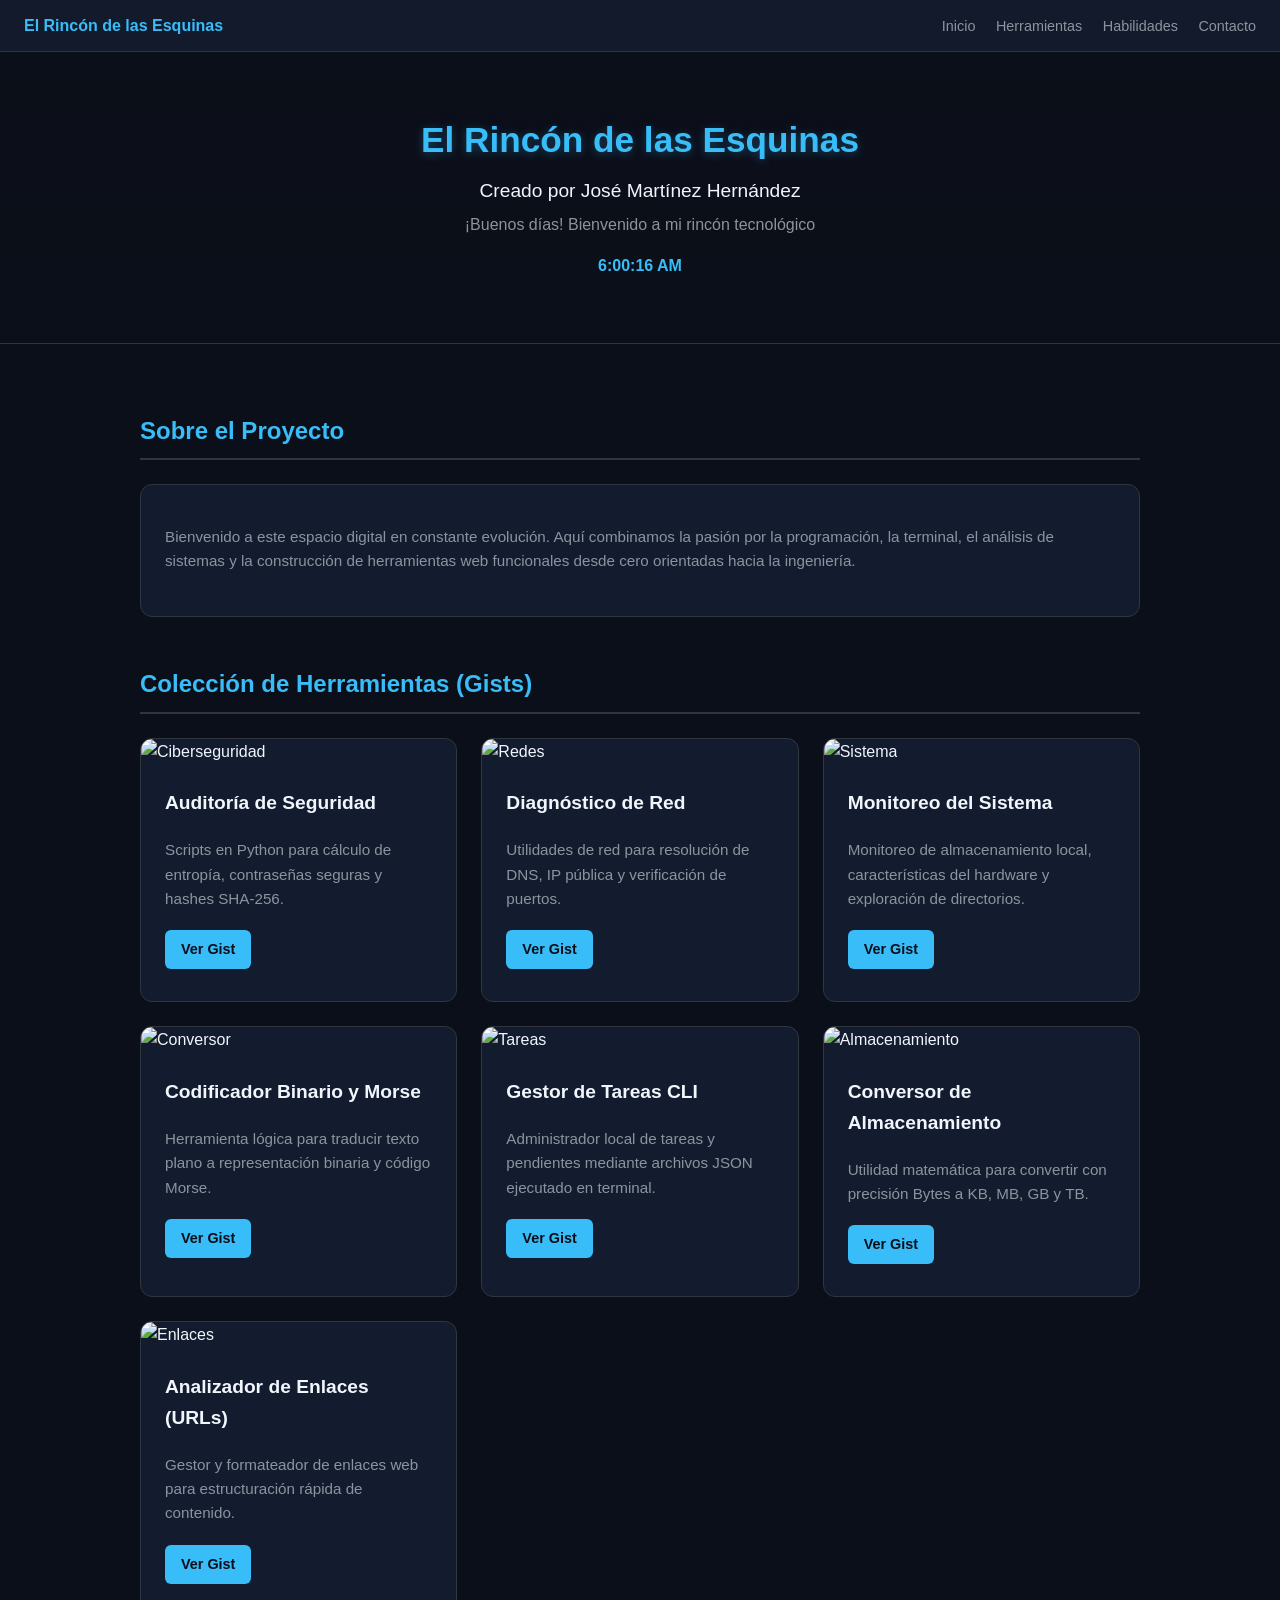
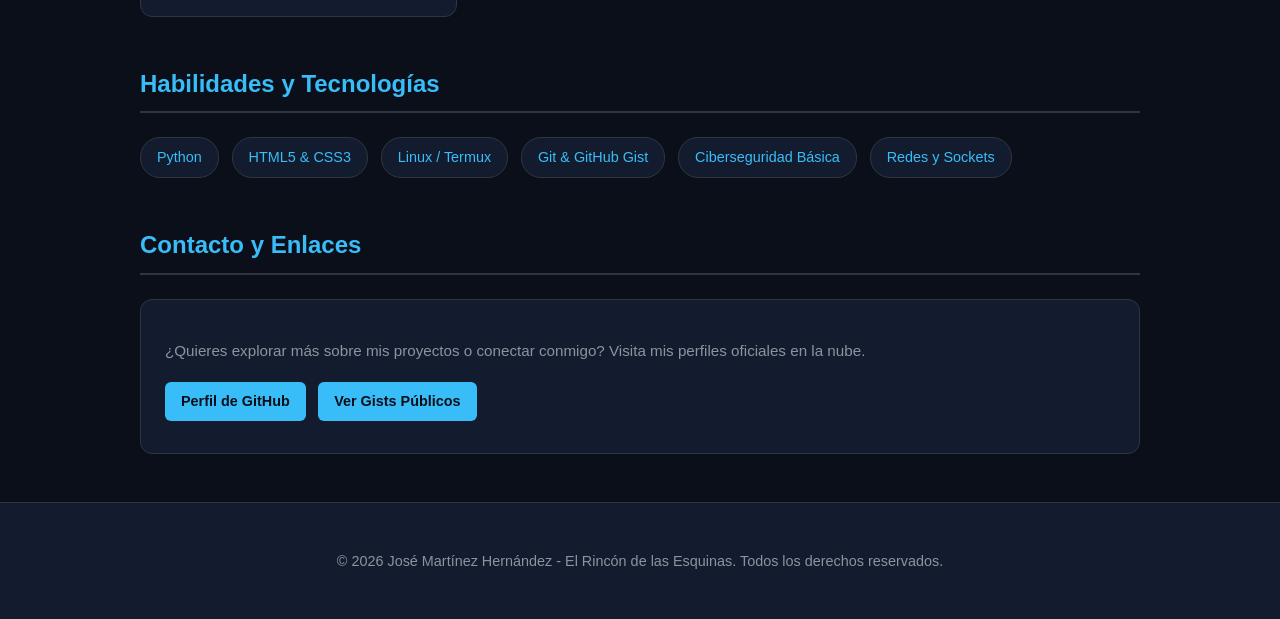
==== commit 14d02f4d: "Conectar todos los Gists con enlaces directos" ====
--- a/index.html
+++ b/index.html
@@ -251,7 +251,7 @@
                 <div class="card-content">
                     <h3>Diagnóstico de Red</h3>
                     <p>Utilidades de red para resolución de DNS, IP pública y verificación de puertos.</p>
-                    <a href="https://gist.github.com/thinocorp22" class="btn" target="_blank">Ver Gist</a>
+                    <a href="https://gist.github.com/thinocorp22/fc928728d8f78e00d59508bc5f5f41e3" class="btn" target="_blank">Ver Gist</a>
                 </div>
             </div>
 
@@ -261,7 +261,7 @@
                 <div class="card-content">
                     <h3>Monitoreo del Sistema</h3>
                     <p>Monitoreo de almacenamiento local, características del hardware y exploración de directorios.</p>
-                    <a href="https://gist.github.com/thinocorp22" class="btn" target="_blank">Ver Gist</a>
+                    <a href="https://gist.github.com/thinocorp22/4b3fe7010761a9368de4ef99fd5e39c2" class="btn" target="_blank">Ver Gist</a>
                 </div>
             </div>
 
@@ -271,7 +271,7 @@
                 <div class="card-content">
                     <h3>Codificador Binario y Morse</h3>
                     <p>Herramienta lógica para traducir texto plano a representación binaria y código Morse.</p>
-                    <a href="https://gist.github.com/thinocorp22" class="btn" target="_blank">Ver Gist</a>
+                    <a href="https://gist.github.com/thinocorp22/fc928728d8f78e00d59508bc5f5f41e3" class="btn" target="_blank">Ver Gist</a>
                 </div>
             </div>
 
@@ -281,7 +281,7 @@
                 <div class="card-content">
                     <h3>Gestor de Tareas CLI</h3>
                     <p>Administrador local de tareas y pendientes mediante archivos JSON ejecutado en terminal.</p>
-                    <a href="https://gist.github.com/thinocorp22" class="btn" target="_blank">Ver Gist</a>
+                    <a href="https://gist.github.com/thinocorp22/d428a1031de1ecb28ec427972122da1c" class="btn" target="_blank">Ver Gist</a>
                 </div>
             </div>
 
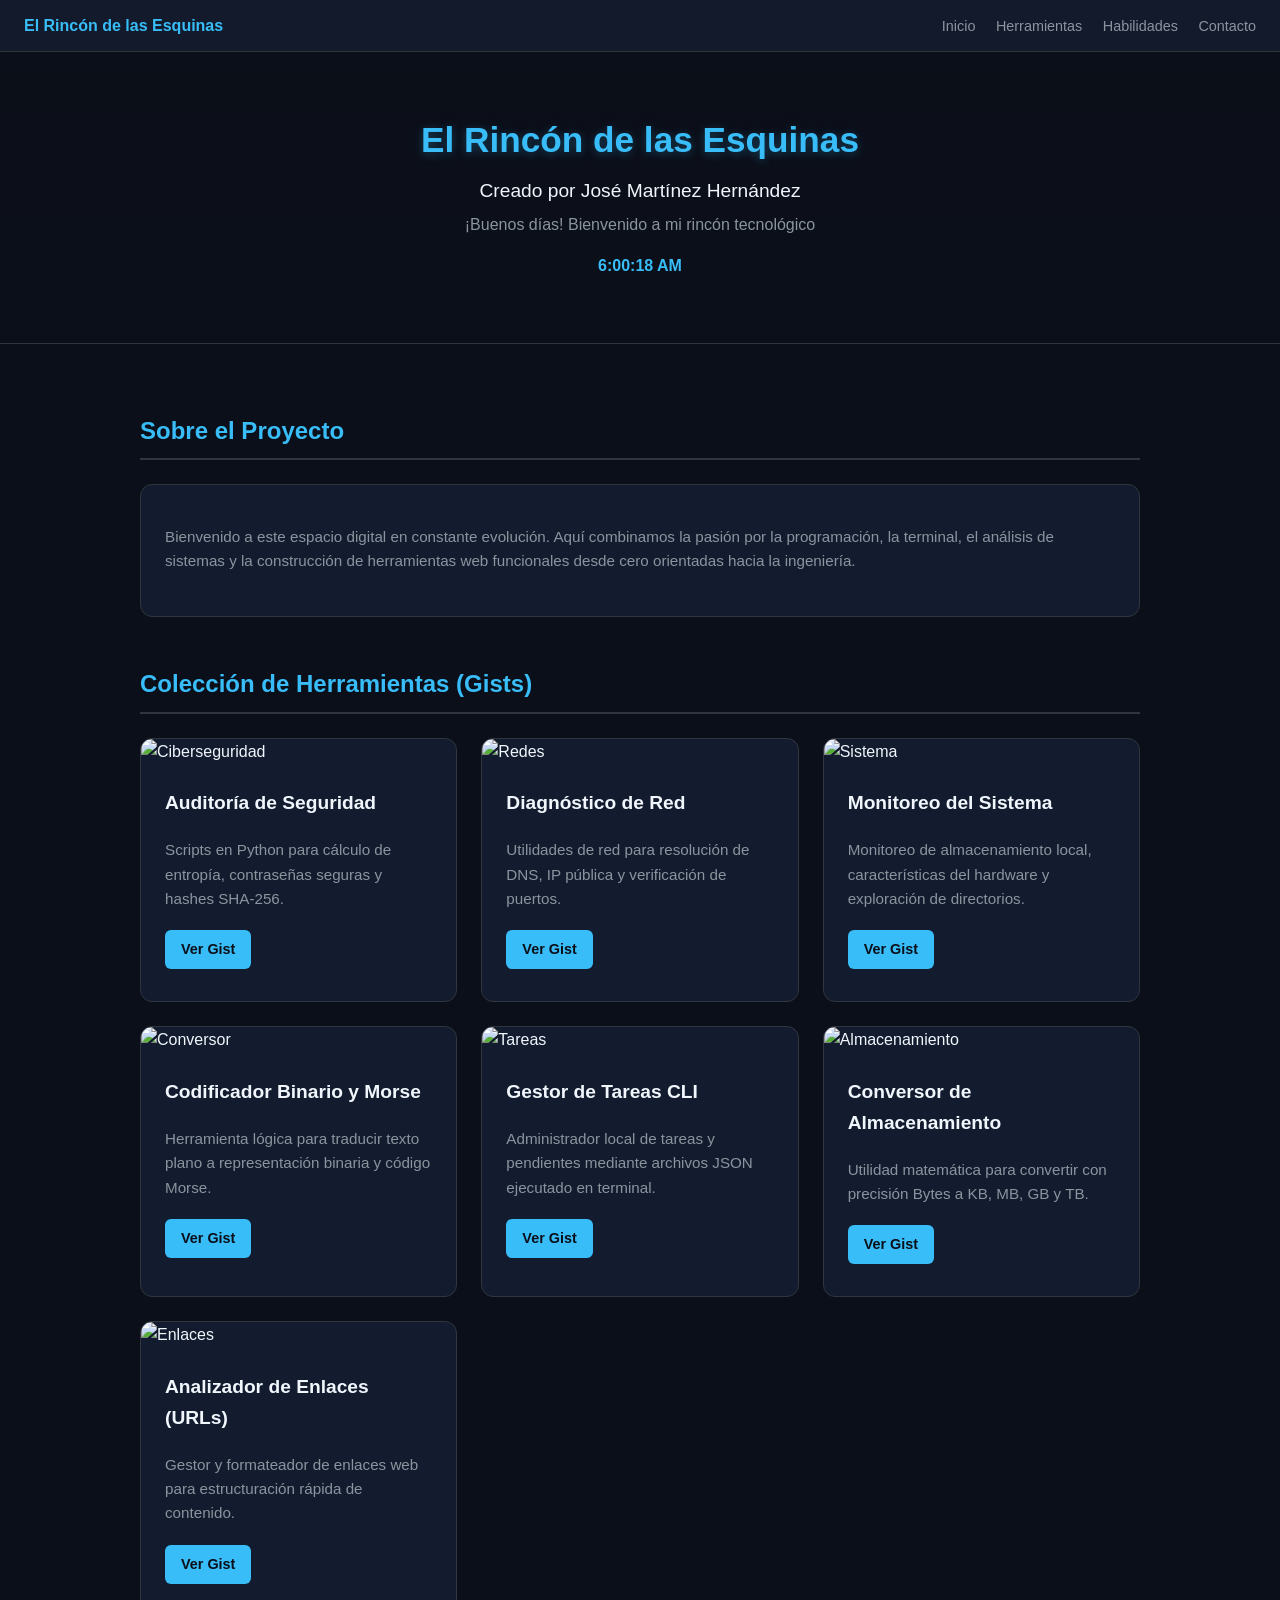
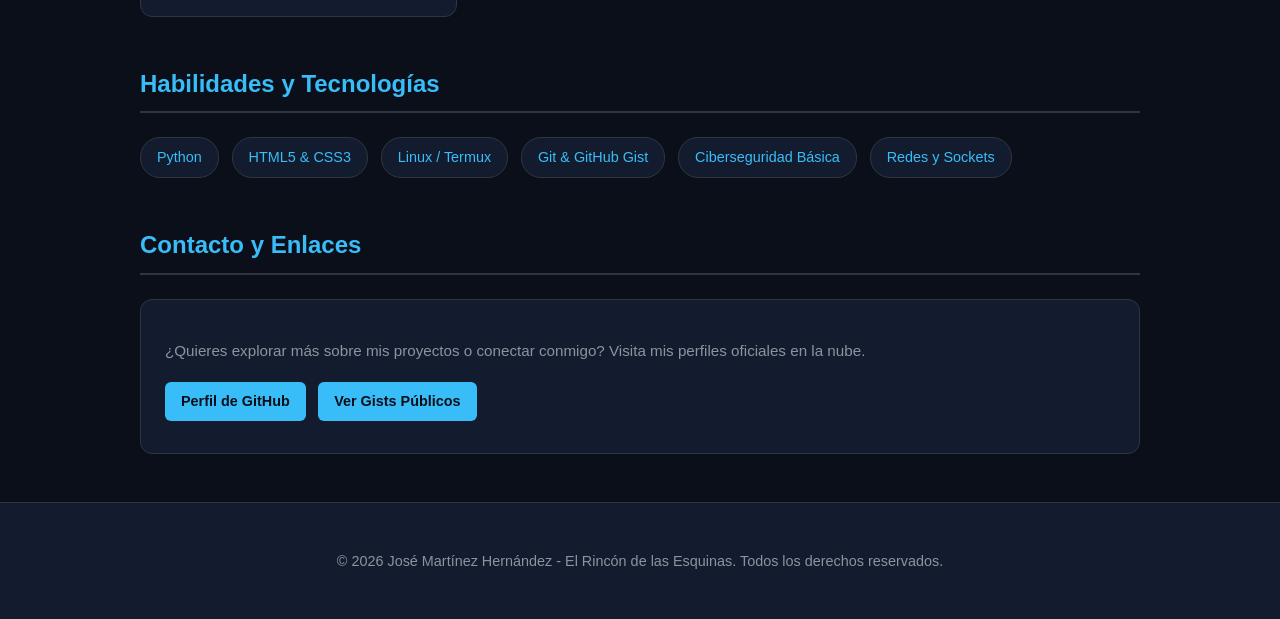
==== commit 6dc7073e: "Añadido el favicon a la pagina" ====
--- a/index.html
+++ b/index.html
@@ -4,6 +4,7 @@
     <meta charset="UTF-8">
     <meta name="viewport" content="width=device-width, initial-scale=1.0">
     <title>El Rincón de las Esquinas | José Martínez Hernández</title>
+<link rel="icon" type="image/png" href="logo.png">
     <style>
         :root {
             --bg-color: #0b0f19;
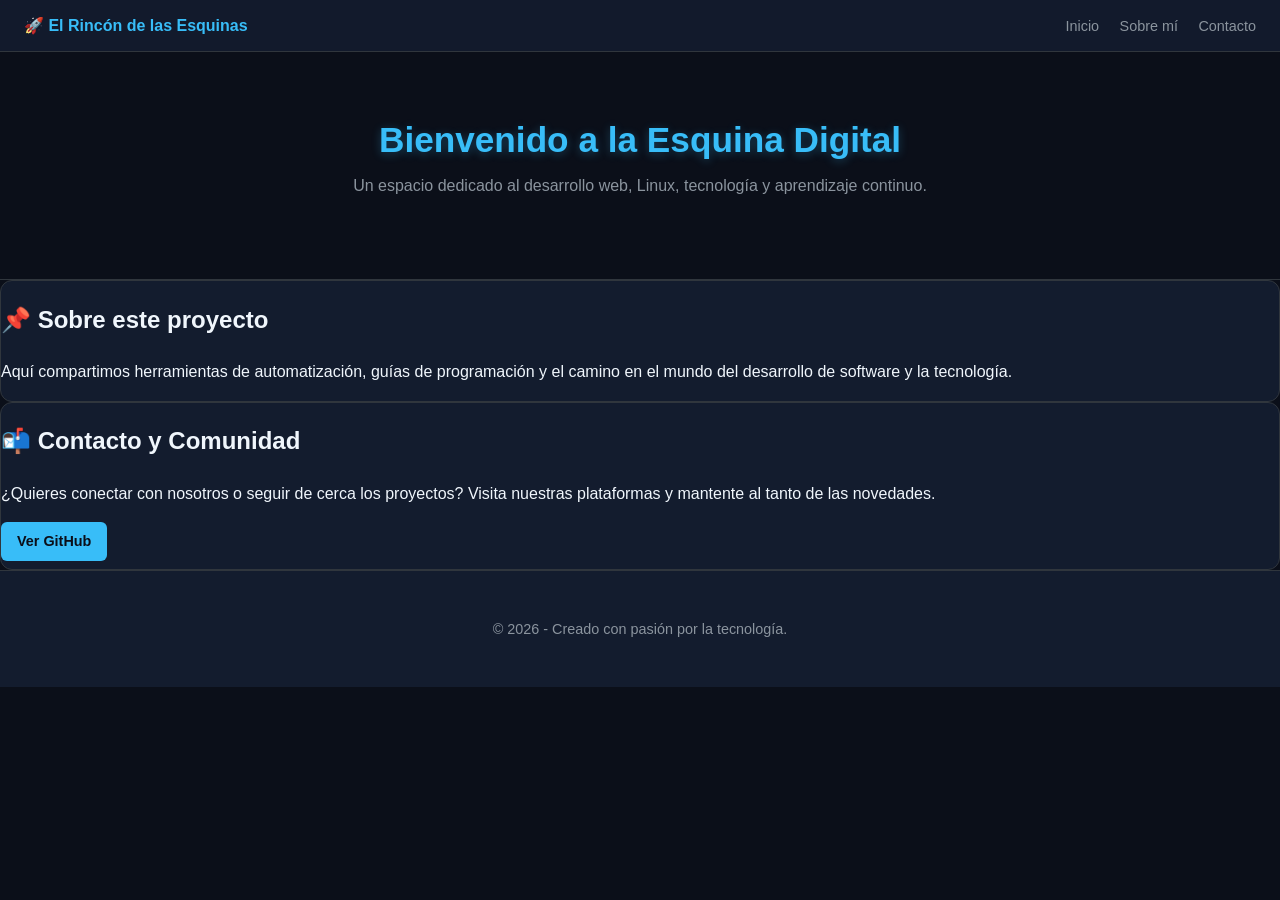
==== commit ee3ab29b: "Estructura principal de secciones agregada" ====
--- a/index.html
+++ b/index.html
@@ -205,159 +205,39 @@
 
     <!-- Barra de Navegación Fija -->
     <nav>
-        <div class="logo">El Rincón de las Esquinas</div>
+        <div class="logo">🚀 El Rincón de las Esquinas</div>
         <div class="nav-links">
             <a href="#inicio">Inicio</a>
-            <a href="#herramientas">Herramientas</a>
-            <a href="#habilidades">Habilidades</a>
+            <a href="#sobre-mi">Sobre mí</a>
             <a href="#contacto">Contacto</a>
         </div>
     </nav>
 
-    <!-- Cabecera Principal -->
-    <header id="inicio">
-        <h1>El Rincón de las Esquinas</h1>
-        <div class="author">Creado por José Martínez Hernández</div>
-        <p id="saludo-dinamico">Cargando saludo...</p>
-        <div id="reloj">--:--:--</div>
+    <!-- Sección Principal (Hero) -->
+    <header id="inicio" class="hero">
+        <h1>Bienvenido a la Esquina Digital</h1>
+        <p>Un espacio dedicado al desarrollo web, Linux, tecnología y aprendizaje continuo.</p>
     </header>
 
-    <main class="container">
-        
-        <!-- Sobre el Proyecto -->
-        <h2 class="section-title">Sobre el Proyecto</h2>
-        <div class="card" style="margin-bottom: 3rem;">
-            <div class="card-content">
-                <p>Bienvenido a este espacio digital en constante evolución. Aquí combinamos la pasión por la programación, la terminal, el análisis de sistemas y la construcción de herramientas web funcionales desde cero orientadas hacia la ingeniería.</p>
-            </div>
-        </div>
-
-        <!-- Herramientas y Scripts -->
-        <h2 id="herramientas" class="section-title">Colección de Herramientas (Gists)</h2>
-        <div class="grid">
-            
-            <!-- Script 1 -->
-            <div class="card">
-                <img src="https://images.unsplash.com/photo-1526374965328-7f61d4dc18c5?auto=format&fit=crop&w=600&q=80" alt="Ciberseguridad">
-                <div class="card-content">
-                    <h3>Auditoría de Seguridad</h3>
-                    <p>Scripts en Python para cálculo de entropía, contraseñas seguras y hashes SHA-256.</p>
-                    <a href="https://gist.github.com/thinocorp22" class="btn" target="_blank">Ver Gist</a>
-                </div>
-            </div>
-
-            <!-- Script 2 -->
-            <div class="card">
-                <img src="https://images.unsplash.com/photo-1544197150-b99a580bb7a8?auto=format&fit=crop&w=600&q=80" alt="Redes">
-                <div class="card-content">
-                    <h3>Diagnóstico de Red</h3>
-                    <p>Utilidades de red para resolución de DNS, IP pública y verificación de puertos.</p>
-                    <a href="https://gist.github.com/thinocorp22/fc928728d8f78e00d59508bc5f5f41e3" class="btn" target="_blank">Ver Gist</a>
-                </div>
-            </div>
-
-            <!-- Script 3 -->
-            <div class="card">
-                <img src="https://images.unsplash.com/photo-1551288049-bebda4e38f71?auto=format&fit=crop&w=600&q=80" alt="Sistema">
-                <div class="card-content">
-                    <h3>Monitoreo del Sistema</h3>
-                    <p>Monitoreo de almacenamiento local, características del hardware y exploración de directorios.</p>
-                    <a href="https://gist.github.com/thinocorp22/4b3fe7010761a9368de4ef99fd5e39c2" class="btn" target="_blank">Ver Gist</a>
-                </div>
-            </div>
-
-            <!-- Script 4 -->
-            <div class="card">
-                <img src="https://images.unsplash.com/photo-1526379095098-d400fd0bf935?auto=format&fit=crop&w=600&q=80" alt="Conversor">
-                <div class="card-content">
-                    <h3>Codificador Binario y Morse</h3>
-                    <p>Herramienta lógica para traducir texto plano a representación binaria y código Morse.</p>
-                    <a href="https://gist.github.com/thinocorp22/fc928728d8f78e00d59508bc5f5f41e3" class="btn" target="_blank">Ver Gist</a>
-                </div>
-            </div>
-
-            <!-- Script 5 -->
-            <div class="card">
-                <img src="https://images.unsplash.com/photo-1484480974693-6ca0a78fb36b?auto=format&fit=crop&w=600&q=80" alt="Tareas">
-                <div class="card-content">
-                    <h3>Gestor de Tareas CLI</h3>
-                    <p>Administrador local de tareas y pendientes mediante archivos JSON ejecutado en terminal.</p>
-                    <a href="https://gist.github.com/thinocorp22/d428a1031de1ecb28ec427972122da1c" class="btn" target="_blank">Ver Gist</a>
-                </div>
-            </div>
-
-            <!-- Script 6 -->
-            <div class="card">
-                <img src="https://images.unsplash.com/photo-1597852074816-d933c7d2b988?auto=format&fit=crop&w=600&q=80" alt="Almacenamiento">
-                <div class="card-content">
-                    <h3>Conversor de Almacenamiento</h3>
-                    <p>Utilidad matemática para convertir con precisión Bytes a KB, MB, GB y TB.</p>
-                    <a href="https://gist.github.com/thinocorp22" class="btn" target="_blank">Ver Gist</a>
-                </div>
-            </div>
-
-            <!-- Script 7 -->
-            <div class="card">
-                <img src="https://images.unsplash.com/photo-1563986768609-322da13575f3?auto=format&fit=crop&w=600&q=80" alt="Enlaces">
-                <div class="card-content">
-                    <h3>Analizador de Enlaces (URLs)</h3>
-                    <p>Gestor y formateador de enlaces web para estructuración rápida de contenido.</p>
-                    <a href="https://gist.github.com/thinocorp22" class="btn" target="_blank">Ver Gist</a>
-                </div>
-            </div>
-
-        </div>
-
-        <!-- Habilidades / Tech Stack -->
-        <h2 id="habilidades" class="section-title">Habilidades y Tecnologías</h2>
-        <div class="skills-grid">
-            <div class="skill-badge">Python</div>
-            <div class="skill-badge">HTML5 & CSS3</div>
-            <div class="skill-badge">Linux / Termux</div>
-            <div class="skill-badge">Git & GitHub Gist</div>
-            <div class="skill-badge">Ciberseguridad Básica</div>
-            <div class="skill-badge">Redes y Sockets</div>
-        </div>
-
-        <!-- Contacto -->
-        <h2 id="contacto" class="section-title">Contacto y Enlaces</h2>
-        <div class="card">
-            <div class="card-content">
-                <p>¿Quieres explorar más sobre mis proyectos o conectar conmigo? Visita mis perfiles oficiales en la nube.</p>
-                <a href="https://github.com/thinocorp22" class="btn" target="_blank">Perfil de GitHub</a>
-                <a href="https://gist.github.com/thinocorp22" class="btn" target="_blank">Ver Gists Públicos</a>
-            </div>
-        </div>
-
-    </main>
-
+    <!-- Sección Sobre Mí / Proyecto -->
+    <section id="sobre-mi" class="card">
+        <h2>📌 Sobre este proyecto</h2>
+        <p>Aquí compartimos herramientas de automatización, guías de programación y el camino en el mundo del desarrollo de software y la tecnología.</p>
+    </section>
+
+    <!-- Sección de Contacto -->
+    <section id="contacto" class="card">
+        <h2>📬 Contacto y Comunidad</h2>
+        <p>¿Quieres conectar con nosotros o seguir de cerca los proyectos? Visita nuestras plataformas y mantente al tanto de las novedades.</p>
+        <a href="https://github.com/thinocorp22" target="_blank" class="btn">Ver GitHub</a>
+    </section>
+
+    <!-- Pie de página -->
     <footer>
-        <p>&copy; 2026 José Martínez Hernández - El Rincón de las Esquinas. Todos los derechos reservados.</p>
+        <p>&copy; 2026 - Creado con pasión por la tecnología.</p>
     </footer>
 
-    <!-- Script de JavaScript Interactivo -->
-    <script>
-        function actualizarSaludo() {
-            const hora = new Date().getHours();
-            let saludo = "¡Bienvenido a mi espacio tecnológico!";
-            if (hora >= 6 && hora < 12) {
-                saludo = "¡Buenos días! Bienvenido a mi rincón tecnológico";
-            } else if (hora >= 12 && hora < 19) {
-                saludo = "¡Buenas tardes! Bienvenido a mi rincón tecnológico";
-            } else {
-                saludo = "¡Buenas noches! Programando bajo las estrellas";
-            }
-            document.getElementById("saludo-dinamico").textContent = saludo;
-        }
-
-        function actualizarReloj() {
-            const ahora = new Date();
-            document.getElementById("reloj").textContent = ahora.toLocaleTimeString();
-        }
-
-        actualizarSaludo();
-        setInterval(actualizarReloj, 1000);
-    </script>
 </body>
-</html>
-
+
+
+
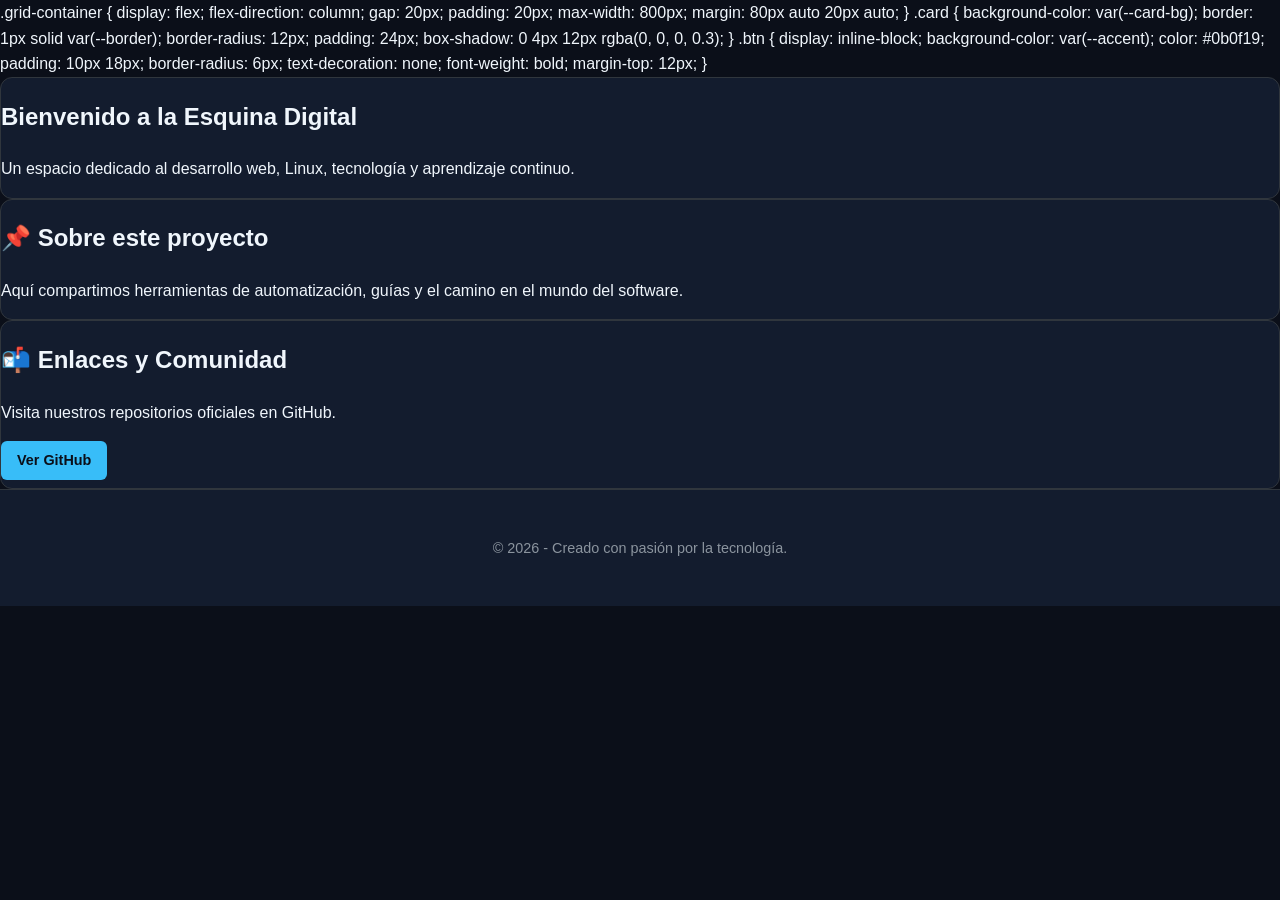
==== commit 6d230734: "Actualizando diseño a formato de tarjetas y bloques" ====
--- a/index.html
+++ b/index.html
@@ -199,43 +199,62 @@
             font-weight: bold;
             margin-top: 0.5rem;
         }
-    </style>
+    </style>.grid-container {
+    display: flex;
+    flex-direction: column;
+    gap: 20px;
+    padding: 20px;
+    max-width: 800px;
+    margin: 80px auto 20px auto;
+}
+
+.card {
+    background-color: var(--card-bg);
+    border: 1px solid var(--border);
+    border-radius: 12px;
+    padding: 24px;
+    box-shadow: 0 4px 12px rgba(0, 0, 0, 0.3);
+}
+
+.btn {
+    display: inline-block;
+    background-color: var(--accent);
+    color: #0b0f19;
+    padding: 10px 18px;
+    border-radius: 6px;
+    text-decoration: none;
+    font-weight: bold;
+    margin-top: 12px;
+}
+
 </head>
 <body>
 
-    <!-- Barra de Navegación Fija -->
-    <nav>
-        <div class="logo">🚀 El Rincón de las Esquinas</div>
-        <div class="nav-links">
-            <a href="#inicio">Inicio</a>
-            <a href="#sobre-mi">Sobre mí</a>
-            <a href="#contacto">Contacto</a>
+    <!-- Contenedor de Bloques -->
+    <main class="grid-container">
+
+        <div id="inicio" class="card">
+            <h2>Bienvenido a la Esquina Digital</h2>
+            <p>Un espacio dedicado al desarrollo web, Linux, tecnología y aprendizaje continuo.</p>
         </div>
-    </nav>
-
-    <!-- Sección Principal (Hero) -->
-    <header id="inicio" class="hero">
-        <h1>Bienvenido a la Esquina Digital</h1>
-        <p>Un espacio dedicado al desarrollo web, Linux, tecnología y aprendizaje continuo.</p>
-    </header>
-
-    <!-- Sección Sobre Mí / Proyecto -->
-    <section id="sobre-mi" class="card">
-        <h2>📌 Sobre este proyecto</h2>
-        <p>Aquí compartimos herramientas de automatización, guías de programación y el camino en el mundo del desarrollo de software y la tecnología.</p>
-    </section>
-
-    <!-- Sección de Contacto -->
-    <section id="contacto" class="card">
-        <h2>📬 Contacto y Comunidad</h2>
-        <p>¿Quieres conectar con nosotros o seguir de cerca los proyectos? Visita nuestras plataformas y mantente al tanto de las novedades.</p>
-        <a href="https://github.com/thinocorp22" target="_blank" class="btn">Ver GitHub</a>
-    </section>
-
-    <!-- Pie de página -->
+
+        <div class="card">
+            <h2>📌 Sobre este proyecto</h2>
+            <p>Aquí compartimos herramientas de automatización, guías y el camino en el mundo del software.</p>
+        </div>
+
+        <div id="contacto" class="card">
+            <h2>📬 Enlaces y Comunidad</h2>
+            <p>Visita nuestros repositorios oficiales en GitHub.</p>
+            <a href="https://github.com/thinocorp22" target="_blank" class="btn">Ver GitHub</a>
+        </div>
+
+    </main>
+
     <footer>
         <p>&copy; 2026 - Creado con pasión por la tecnología.</p>
     </footer>
+    
 
 </body>
 
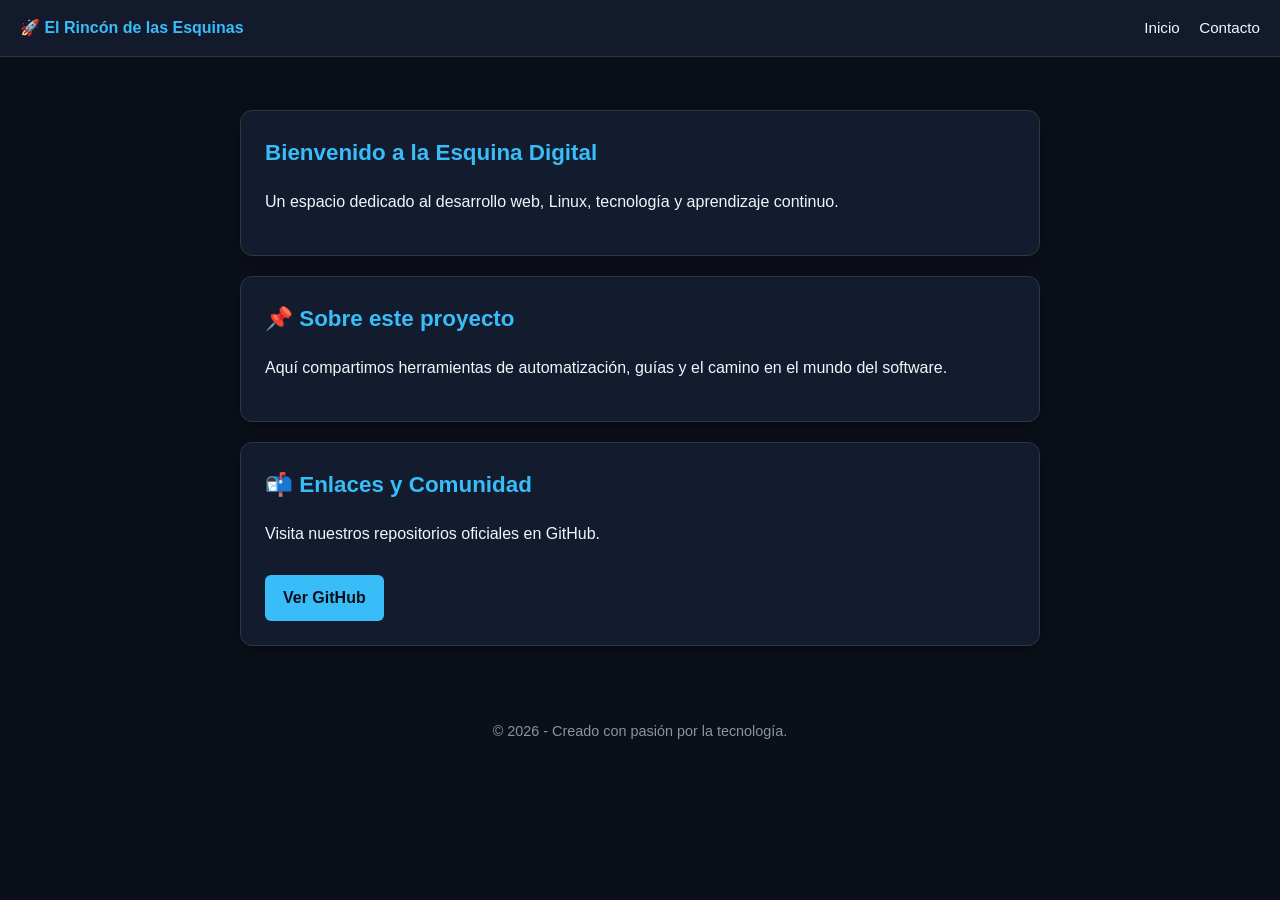
==== commit cb933706: "Corrigiendo etiquetas de estilo CSS" ====
--- a/index.html
+++ b/index.html
@@ -4,7 +4,7 @@
     <meta charset="UTF-8">
     <meta name="viewport" content="width=device-width, initial-scale=1.0">
     <title>El Rincón de las Esquinas | José Martínez Hernández</title>
-<link rel="icon" type="image/png" href="logo.png">
+    <link rel="icon" type="image/png" href="logo.png">
     <style>
         :root {
             --bg-color: #0b0f19;
@@ -26,209 +26,89 @@
             scroll-behavior: smooth;
         }
 
-        /* Barra de Navegación Fija */
         nav {
             position: fixed;
             top: 0;
             left: 0;
             width: 100%;
             background-color: rgba(19, 28, 46, 0.95);
-            backdrop-filter: blur(10px);
             border-bottom: 1px solid var(--border);
             display: flex;
             justify-content: space-between;
             align-items: center;
-            padding: 0.8rem 1.5rem;
+            padding: 15px 20px;
             box-sizing: border-box;
             z-index: 1000;
         }
 
-        nav .logo {
+        .logo {
             font-weight: bold;
-            color: var(--accent);
-            font-size: 1rem;
-        }
-
-        nav .nav-links a {
-            color: var(--text-muted);
-            text-decoration: none;
-            margin-left: 1rem;
-            font-size: 0.9rem;
-            transition: color 0.2s;
-        }
-
-        nav .nav-links a:hover {
             color: var(--accent);
         }
 
-        /* Cabecera Principal */
-        header {
-            background: linear-gradient(rgba(11, 15, 25, 0.8), rgba(11, 15, 25, 0.9)), 
-                        url('https://images.unsplash.com/photo-1518770660439-4636190af475?auto=format&fit=crop&w=1200&q=80') center/cover;
-            padding: 7rem 1rem 4rem 1rem;
-            text-align: center;
-            border-bottom: 1px solid var(--border);
+        .nav-links a {
+            color: var(--text-main);
+            text-decoration: none;
+            margin-left: 15px;
+            font-size: 0.95rem;
         }
 
-        header h1 {
-            font-size: 2.2rem;
-            color: var(--accent);
-            margin: 0;
-            text-shadow: 0 2px 10px rgba(56, 189, 248, 0.3);
-        }
-
-        header .author {
-            color: var(--text-main);
-            font-size: 1.2rem;
-            font-weight: 500;
-            margin-top: 0.5rem;
-        }
-
-        header p {
-            color: var(--text-muted);
-            font-size: 1rem;
-            margin-top: 0.3rem;
-        }
-
-        /* Contenedor General */
-        .container {
-            max-width: 1000px;
-            margin: 0 auto;
-            padding: 3rem 1rem;
-        }
-
-        /* Secciones y Cuadrícula de Tarjetas */
-        .section-title {
-            font-size: 1.5rem;
-            color: var(--accent);
-            border-bottom: 2px solid var(--border);
-            padding-bottom: 0.5rem;
-            margin-bottom: 1.5rem;
-        }
-
-        .grid {
-            display: grid;
-            grid-template-columns: repeat(auto-fit, minmax(280px, 1fr));
-            gap: 1.5rem;
-            margin-bottom: 3rem;
+        .grid-container {
+            display: flex;
+            flex-direction: column;
+            gap: 20px;
+            padding: 20px;
+            max-width: 800px;
+            margin: 90px auto 20px auto;
         }
 
         .card {
             background-color: var(--card-bg);
             border: 1px solid var(--border);
             border-radius: 12px;
-            overflow: hidden;
-            transition: transform 0.3s ease, box-shadow 0.3s ease;
+            padding: 24px;
+            box-shadow: 0 4px 12px rgba(0, 0, 0, 0.3);
         }
 
-        .card:hover {
-            transform: translateY(-5px);
-            box-shadow: 0 10px 20px rgba(56, 189, 248, 0.15);
-        }
-
-        .card img {
-            width: 100%;
-            height: 160px;
-            object-fit: cover;
-        }
-
-        .card-content {
-            padding: 1.5rem;
-        }
-
-        .card-content h3 {
+        .card h2 {
             margin-top: 0;
-            color: var(--text-main);
-            font-size: 1.2rem;
-        }
-
-        .card-content p {
-            color: var(--text-muted);
-            font-size: 0.95rem;
-            margin-bottom: 1.2rem;
-        }
-
-        /* Habilidades (Tech Stack) */
-        .skills-grid {
-            display: flex;
-            flex-wrap: wrap;
-            gap: 0.8rem;
-            margin-bottom: 3rem;
-        }
-
-        .skill-badge {
-            background-color: var(--card-bg);
-            border: 1px solid var(--border);
             color: var(--accent);
-            padding: 0.5rem 1rem;
-            border-radius: 20px;
-            font-size: 0.9rem;
-            font-weight: 500;
+            font-size: 1.4rem;
         }
 
         .btn {
             display: inline-block;
             background-color: var(--accent);
             color: #0b0f19;
-            padding: 0.5rem 1rem;
+            padding: 10px 18px;
             border-radius: 6px;
             text-decoration: none;
             font-weight: bold;
-            font-size: 0.9rem;
-            transition: background-color 0.2s;
-            margin-right: 0.5rem;
-            margin-bottom: 0.5rem;
+            margin-top: 12px;
         }
 
         .btn:hover {
             background-color: var(--accent-hover);
         }
 
-        /* Pie de página */
         footer {
             text-align: center;
-            padding: 2rem;
-            background-color: var(--card-bg);
-            border-top: 1px solid var(--border);
+            padding: 20px;
             color: var(--text-muted);
             font-size: 0.9rem;
         }
-
-        #reloj {
-            color: var(--accent);
-            font-weight: bold;
-            margin-top: 0.5rem;
-        }
-    </style>.grid-container {
-    display: flex;
-    flex-direction: column;
-    gap: 20px;
-    padding: 20px;
-    max-width: 800px;
-    margin: 80px auto 20px auto;
-}
-
-.card {
-    background-color: var(--card-bg);
-    border: 1px solid var(--border);
-    border-radius: 12px;
-    padding: 24px;
-    box-shadow: 0 4px 12px rgba(0, 0, 0, 0.3);
-}
-
-.btn {
-    display: inline-block;
-    background-color: var(--accent);
-    color: #0b0f19;
-    padding: 10px 18px;
-    border-radius: 6px;
-    text-decoration: none;
-    font-weight: bold;
-    margin-top: 12px;
-}
-
+    </style>
 </head>
 <body>
+
+    <!-- Barra de Navegación Fija -->
+    <nav>
+        <div class="logo">🚀 El Rincón de las Esquinas</div>
+        <div class="nav-links">
+            <a href="#inicio">Inicio</a>
+            <a href="#contacto">Contacto</a>
+        </div>
+    </nav>
 
     <!-- Contenedor de Bloques -->
     <main class="grid-container">
@@ -254,9 +134,7 @@
     <footer>
         <p>&copy; 2026 - Creado con pasión por la tecnología.</p>
     </footer>
-    
 
 </body>
+</html>
 
-
-
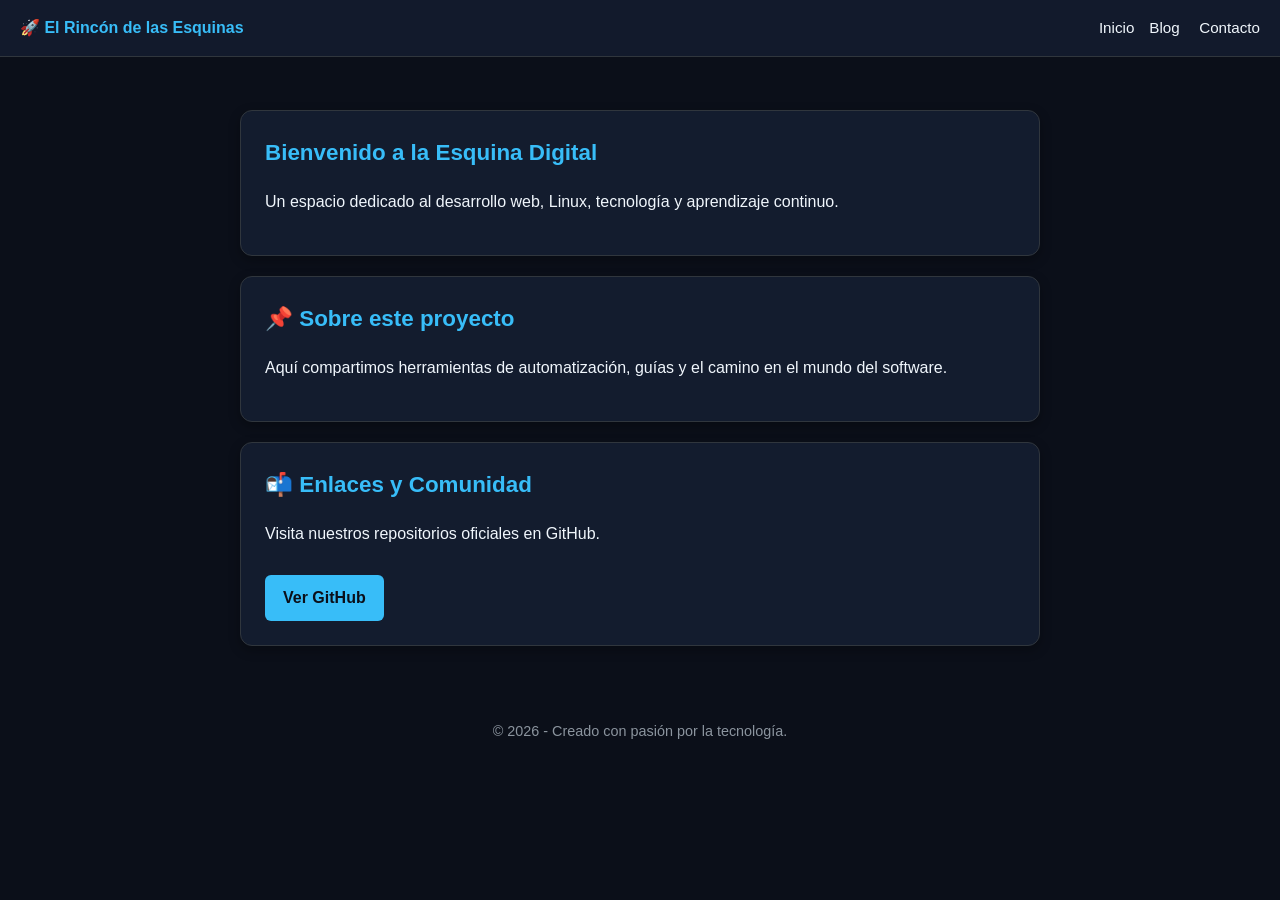
==== commit a8e366ba: "Un pequeño detalle de código: en la línea anterior se coló un -v que no iba, pero no afecta en nada" ====
--- a/index.html
+++ b/index.html
@@ -105,7 +105,9 @@
     <nav>
         <div class="logo">🚀 El Rincón de las Esquinas</div>
         <div class="nav-links">
-            <a href="#inicio">Inicio</a>
+            <a href="#inicio">Inicio</a><a
+ href="https://rincondeesquinas.blogspot.com" target="_blank">Blog</a>
+
             <a href="#contacto">Contacto</a>
         </div>
     </nav>
